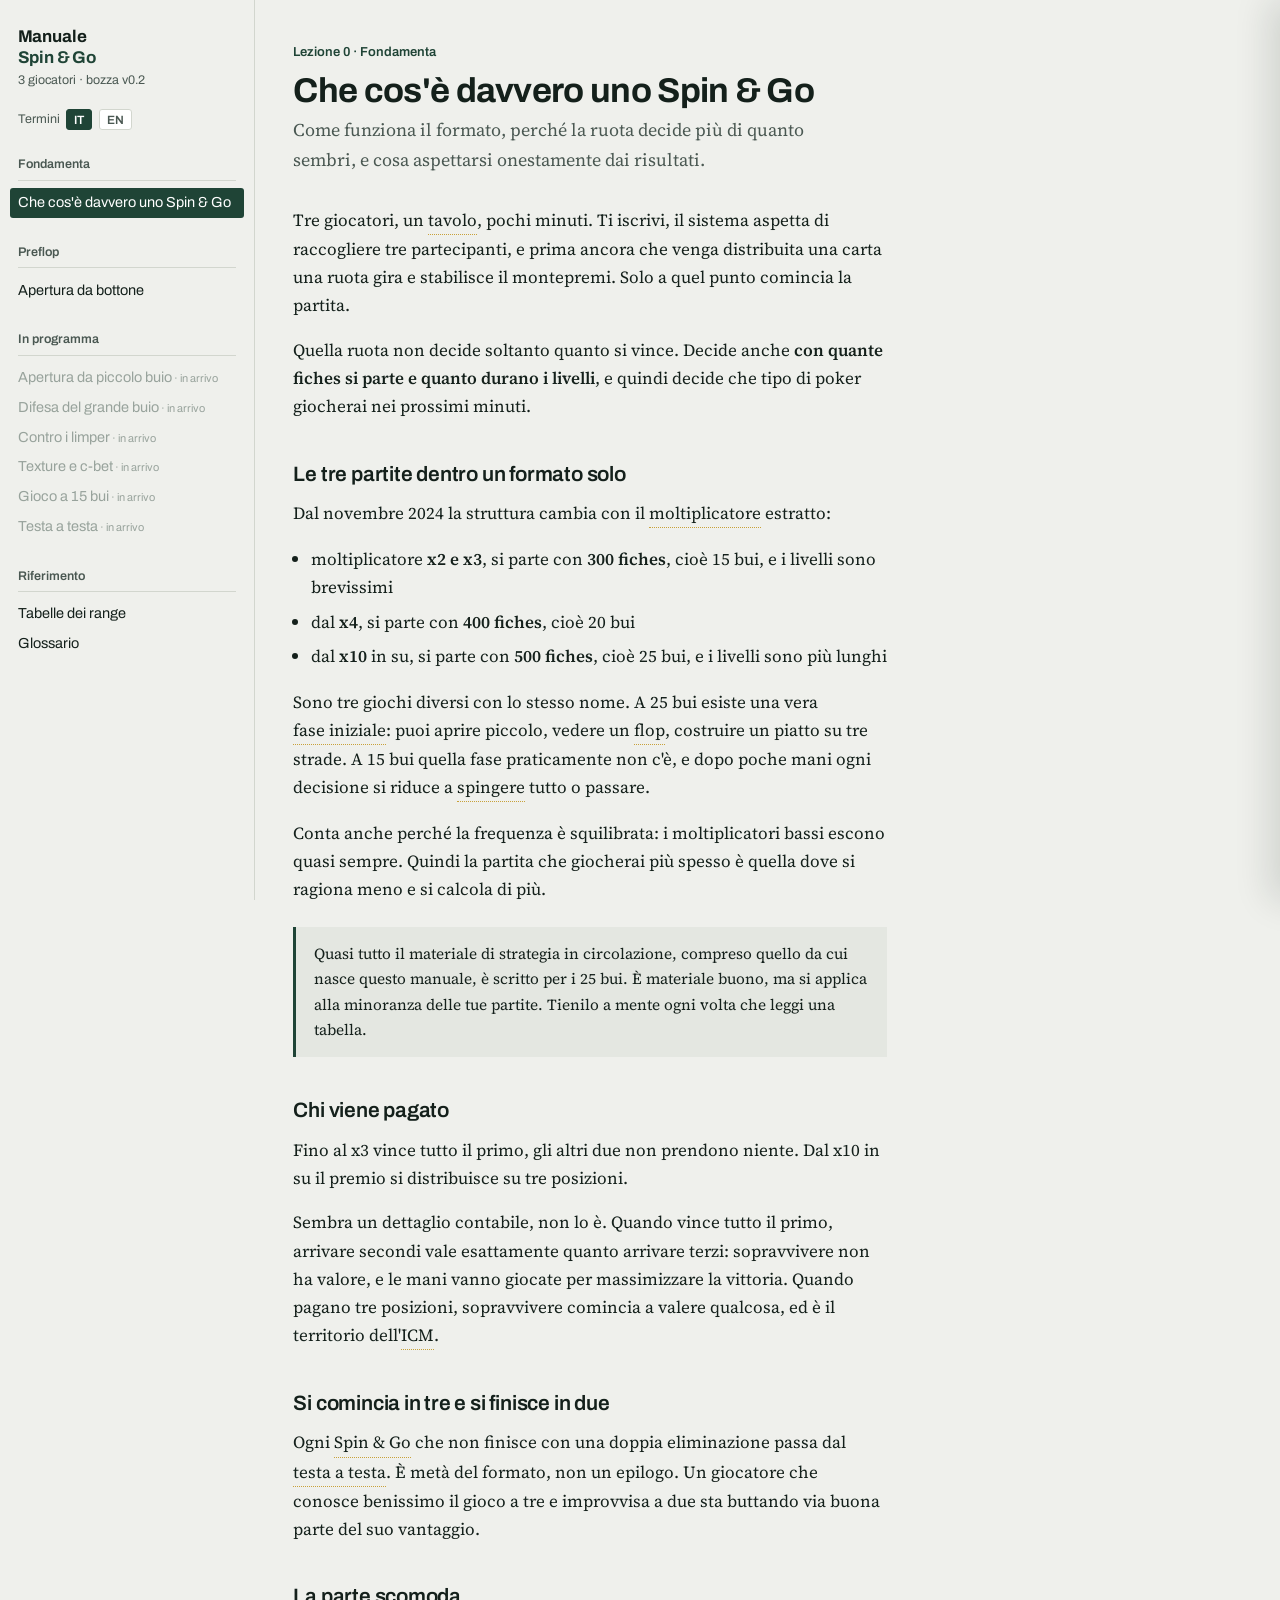
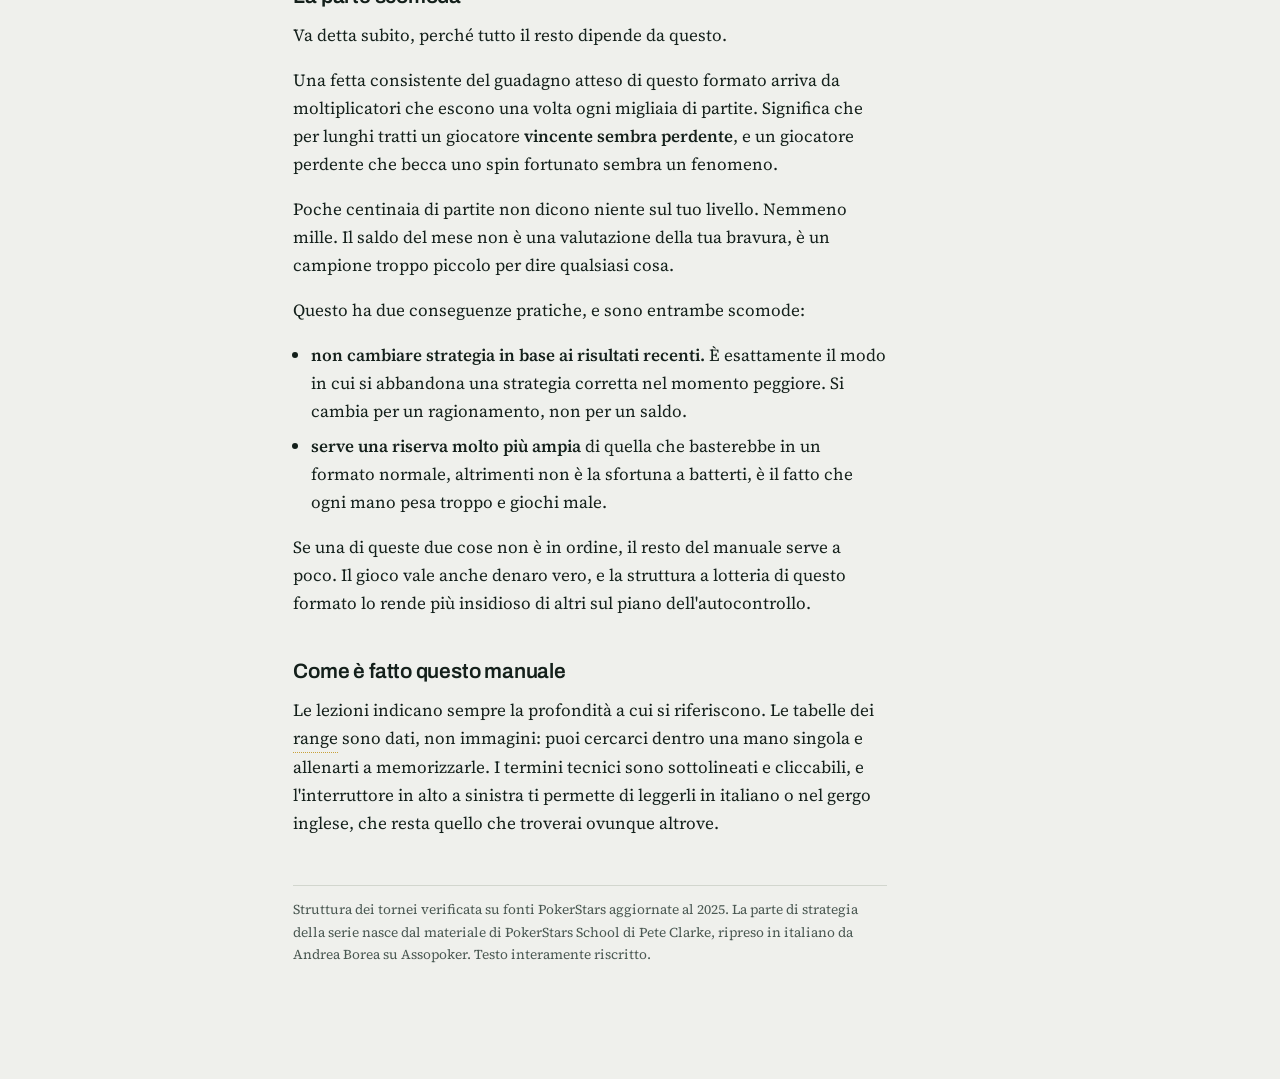
==== index.html @ 90789749 "Add files via upload" ====
<!DOCTYPE html>
<html lang="it">
<head>
<meta charset="utf-8">
<meta name="viewport" content="width=device-width, initial-scale=1">
<title>Manuale Spin &amp; Go</title>
<link rel="preconnect" href="https://fonts.googleapis.com">
<link rel="preconnect" href="https://fonts.gstatic.com" crossorigin>
<link href="https://fonts.googleapis.com/css2?family=Archivo:wght@400;500;600;700&family=Source+Serif+4:ital,opsz,wght@0,8..60,400;0,8..60,600;1,8..60,400&display=swap" rel="stylesheet">
<style>
:root{
  --carta:#EFF0EC; --carta-alt:#E4E7E1;
  --inchiostro:#14201B; --inchiostro-soft:#4A5852;
  --feltro:#1F4436; --ocra:#C8A13A; --linea:#D2D6CE;
  --sans:'Archivo',system-ui,sans-serif; --serif:'Source Serif 4',Georgia,serif;
  --nav-w:255px;
}
*{box-sizing:border-box}
html{-webkit-text-size-adjust:100%}
body{margin:0;background:var(--carta);color:var(--inchiostro);font-family:var(--serif);font-size:17px;line-height:1.65}
@media (prefers-reduced-motion:reduce){*{transition:none!important}}

.wrap{display:flex;min-height:100vh}
nav{width:var(--nav-w);flex:0 0 var(--nav-w);border-right:1px solid var(--linea);padding:1.6rem 1.1rem 3rem;position:sticky;top:0;height:100vh;overflow-y:auto;font-family:var(--sans);font-size:14.5px}
nav .marchio{font-weight:700;font-size:17px;letter-spacing:-.01em;line-height:1.25}
nav .marchio span{display:block;color:var(--feltro)}
nav .sotto{color:var(--inchiostro-soft);font-size:12.5px;margin:.15rem 0 1.1rem}
nav h4{font-size:12.5px;font-weight:600;color:var(--inchiostro-soft);margin:1.5rem 0 .45rem;padding-bottom:.3rem;border-bottom:1px solid var(--linea)}
nav a{display:block;padding:.32rem .5rem;margin:0 -.5rem;color:var(--inchiostro);text-decoration:none;border-radius:3px;line-height:1.35}
nav a:hover{background:var(--carta-alt)}
nav a.attivo{background:var(--feltro);color:#fff}
nav a.futura{color:#98A39C;pointer-events:none}
nav a.futura::after{content:' · in arrivo';font-size:11px}

.lingua{display:flex;align-items:center;gap:.4rem;font-size:12.5px;color:var(--inchiostro-soft);margin-bottom:.4rem}
.lingua button{font-family:var(--sans);font-size:12px;font-weight:600;padding:.18rem .45rem;border:1px solid var(--linea);background:#fff;color:var(--inchiostro-soft);cursor:pointer;border-radius:3px}
.lingua button.on{background:var(--feltro);color:#fff;border-color:var(--feltro)}

main{flex:1;min-width:0;padding:2.6rem 2.4rem 6rem;max-width:1040px}
article{max-width:66ch}

h1{font-family:var(--sans);font-weight:700;font-size:2.15rem;line-height:1.12;letter-spacing:-.02em;margin:0 0 .3rem}
h2{font-family:var(--sans);font-weight:600;font-size:1.3rem;line-height:1.25;margin:2.6rem 0 .7rem;letter-spacing:-.01em}
h3{font-family:var(--sans);font-weight:600;font-size:1.05rem;margin:1.8rem 0 .5rem}
p{margin:0 0 1.05rem}
ul{margin:0 0 1.1rem;padding-left:1.1rem} li{margin-bottom:.4rem}
strong{font-weight:600}
.occhiello{font-family:var(--sans);font-size:13px;color:var(--feltro);font-weight:600;margin-bottom:.55rem}
.sommario{font-size:1.12rem;color:var(--inchiostro-soft);margin-bottom:2rem;max-width:58ch}
blockquote{margin:1.5rem 0;padding:.9rem 1.1rem;background:var(--carta-alt);border-left:3px solid var(--feltro);font-size:.96rem}
blockquote p:last-child{margin:0}
.fonte{font-size:.85rem;color:var(--inchiostro-soft);border-top:1px solid var(--linea);padding-top:.8rem;margin-top:3rem}

.termine{border:0;border-bottom:1.5px dotted var(--ocra);cursor:pointer;color:inherit;background:none;font:inherit;padding:0}
.termine:hover,.termine:focus-visible{background:rgba(200,161,58,.22);outline:none}

#suggerimento{position:fixed;z-index:60;max-width:320px;background:var(--inchiostro);color:#F2F3F0;font-family:var(--sans);font-size:13.5px;line-height:1.45;padding:.6rem .75rem;border-radius:5px;pointer-events:none;opacity:0;transition:opacity .11s;box-shadow:0 6px 22px rgba(20,32,27,.28)}
#suggerimento.on{opacity:1}
#suggerimento b{display:block;color:var(--ocra);font-weight:600}
#suggerimento u{display:block;text-decoration:none;color:#8E9C94;font-size:11.5px;margin-bottom:.3rem}
#suggerimento i{display:block;font-style:normal;color:#8E9C94;font-size:11.5px;margin-top:.4rem}

#velo{position:fixed;inset:0;background:rgba(20,32,27,.32);opacity:0;pointer-events:none;transition:opacity .2s;z-index:70}
#velo.on{opacity:1;pointer-events:auto}
#pannello{position:fixed;top:0;right:0;bottom:0;width:400px;max-width:92vw;z-index:80;background:var(--carta);border-left:1px solid var(--linea);transform:translateX(100%);transition:transform .22s ease;overflow-y:auto;padding:1.6rem 1.5rem 3rem;box-shadow:-10px 0 34px rgba(20,32,27,.14)}
#pannello.on{transform:none}
#pannello .chiudi{position:absolute;top:1rem;right:1.1rem;border:1px solid var(--linea);background:none;width:30px;height:30px;border-radius:50%;cursor:pointer;font-size:16px;color:var(--inchiostro-soft)}
#pannello .categoria{font-family:var(--sans);font-size:12px;color:var(--feltro);font-weight:600;margin-bottom:.3rem}
#pannello h3{font-family:var(--sans);font-size:1.35rem;margin:0}
#pannello .altralingua{font-family:var(--sans);font-size:14px;color:var(--inchiostro-soft);margin:.1rem 0 .9rem}
#pannello .collegati{margin-top:1.6rem;border-top:1px solid var(--linea);padding-top:.9rem}
#pannello .collegati span{font-family:var(--sans);font-size:12.5px;color:var(--inchiostro-soft);display:block;margin-bottom:.5rem}
.pillola{display:inline-block;font-family:var(--sans);font-size:13px;border:1px solid var(--linea);background:#fff;border-radius:3px;padding:.22rem .5rem;margin:0 .3rem .35rem 0;cursor:pointer;color:var(--inchiostro)}
.pillola:hover{border-color:var(--feltro);background:var(--carta-alt)}

.tabella{margin:2rem 0 2.6rem;max-width:640px}
.tabella .testata{display:flex;justify-content:space-between;align-items:baseline;gap:1rem;margin-bottom:.5rem;flex-wrap:wrap}
.tabella .titolo{font-family:var(--sans);font-weight:600;font-size:1.02rem}
.tabella .meta{font-family:var(--sans);font-size:12.5px;color:var(--inchiostro-soft)}
.griglia{display:grid;grid-template-columns:repeat(13,1fr);gap:2px;font-family:var(--sans)}
.cella{aspect-ratio:1;display:flex;align-items:center;justify-content:center;font-size:clamp(8px,1.3vw,11.5px);font-weight:500;border-radius:2px;font-variant-numeric:tabular-nums;user-select:none;color:#fff}
.cella.chiaro{color:#1A2620}
.cella.evidenzia{outline:3px solid #C8A13A;outline-offset:-1px;z-index:2}
.cella.spenta{opacity:.15}
.legenda{display:grid;grid-template-columns:repeat(auto-fit,minmax(190px,1fr));gap:.3rem .9rem;margin-top:.85rem;font-family:var(--sans);font-size:13px}
.legenda i{display:inline-block;width:13px;height:13px;border-radius:2px;margin-right:.45rem;vertical-align:-2px}
.legenda em{font-style:normal;color:var(--inchiostro-soft);font-variant-numeric:tabular-nums}
.notaTab{font-size:.93rem;color:var(--inchiostro-soft);margin-top:.9rem;padding-left:.8rem;border-left:2px solid var(--linea)}

.barra{display:flex;flex-wrap:wrap;gap:.5rem;margin-top:1rem;align-items:center}
.barra input{font-family:var(--sans);font-size:14px;padding:.42rem .6rem;width:132px;border:1px solid var(--linea);border-radius:4px;background:#fff;color:var(--inchiostro)}
.bottone{font-family:var(--sans);font-size:14px;font-weight:500;cursor:pointer;padding:.45rem .8rem;border:1px solid var(--feltro);border-radius:4px;background:#fff;color:var(--feltro)}
.bottone:hover{background:var(--feltro);color:#fff}
.bottone.pieno{background:var(--feltro);color:#fff}
.bottone:disabled{opacity:.45;cursor:default}
.esito{font-family:var(--sans);font-size:14px;min-height:1.4em;color:var(--inchiostro-soft)}
.esito.giusto{color:var(--feltro);font-weight:600}
.esito.sbagliato{color:#A32A2A;font-weight:600}
.quiz{border:1px solid var(--linea);background:#fff;border-radius:5px;padding:1rem 1.1rem;margin-top:1rem}
.quiz .mano{font-family:var(--sans);font-size:2.1rem;font-weight:700;letter-spacing:-.02em;line-height:1}
.quiz .contesto{font-family:var(--sans);font-size:13px;color:var(--inchiostro-soft);margin-bottom:.8rem}
.quiz .punteggio{font-family:var(--sans);font-size:13px;color:var(--inchiostro-soft);margin-top:.7rem;font-variant-numeric:tabular-nums}

.profondita{display:flex;gap:.4rem;align-items:center;margin:1.4rem 0 2rem;font-family:var(--sans);font-size:14px;flex-wrap:wrap}
.profondita span{color:var(--inchiostro-soft);margin-right:.3rem}
.vuoto{border:1px dashed var(--linea);border-radius:5px;padding:1.5rem;font-family:var(--sans);font-size:14.5px;color:var(--inchiostro-soft);max-width:640px}
.vuoto b{display:block;font-weight:600;color:var(--inchiostro);margin-bottom:.3rem}

#cerca{font-family:var(--sans);font-size:15px;padding:.55rem .7rem;width:100%;max-width:340px;border:1px solid var(--linea);border-radius:4px;background:#fff;color:var(--inchiostro);margin-bottom:1.4rem}
.voce{border-bottom:1px solid var(--linea);padding:.85rem 0}
.voce .nomi{font-family:var(--sans);font-weight:600;font-size:1.02rem;cursor:pointer;background:none;border:0;padding:0;color:var(--inchiostro);text-align:left}
.voce .nomi:hover{color:var(--feltro)}
.voce .nomi small{font-weight:400;color:var(--inchiostro-soft)}
.voce p{margin:.15rem 0 0;color:var(--inchiostro-soft);font-size:.95rem}

#apriMenu{display:none}
@media (max-width:880px){
  body{font-size:16.5px}
  .wrap{display:block}
  nav{position:fixed;top:0;left:0;bottom:0;width:84vw;z-index:90;background:var(--carta);transform:translateX(-100%);transition:transform .22s ease;height:100%}
  nav.on{transform:none}
  main{padding:4.2rem 1.15rem 5rem;max-width:none}
  article{max-width:none}
  #apriMenu{display:flex;align-items:center;position:fixed;top:0;left:0;right:0;height:3.2rem;z-index:85;background:var(--carta);border:0;border-bottom:1px solid var(--linea);font-family:var(--sans);font-weight:600;font-size:15px;padding:0 1.15rem;cursor:pointer;color:var(--inchiostro);width:100%}
  #pannello{top:auto;height:82vh;width:100%;max-width:100%;border-radius:12px 12px 0 0;transform:translateY(100%);border-left:0;border-top:1px solid var(--linea)}
  #pannello.on{transform:none}
  .tabella{max-width:100%}
  .cella{font-size:clamp(7px,2.2vw,11px)}
  #suggerimento{display:none}
}
</style>
</head>
<body>
<button id="apriMenu">☰ Indice</button>
<div class="wrap">
  <nav id="nav">
    <div class="marchio">Manuale<span>Spin &amp; Go</span></div>
    <div class="sotto">3 giocatori · bozza v0.2</div>
    <div class="lingua">Termini <button data-l="it" class="on">IT</button><button data-l="en">EN</button></div>
    <div id="indice"></div>
  </nav>
  <main><article id="pagina"></article></main>
</div>
<div id="suggerimento"></div>
<div id="velo"></div>
<aside id="pannello" role="dialog" aria-modal="true"><button class="chiudi">×</button><div id="pannelloCorpo"></div></aside>

<script>
/* ╔═══ BLOCCO 1 — GLOSSARIO ══════════════════════════════════╗
   it / en = le due forme principali. alias = tutto ciò che va
   riconosciuto nel testo, in entrambe le lingue.
   ╚═══════════════════════════════════════════════════════════╝ */
const GLOSSARIO = [
{id:"spin-go",it:"Spin & Go",en:"Spin & Go",cat:"Formato",
 alias:["spin & go","spin&go","spin and go","spin go","spin"],
 breve:"Sit &amp; go iper-turbo da tre giocatori in cui il montepremi viene sorteggiato a inizio partita.",
 lungo:"<p>Torneo lampo con stack corti e livelli velocissimi. Prima della prima mano una ruota sorteggia un moltiplicatore che determina il montepremi: quasi sempre due o tre volte il buy-in, molto di rado migliaia di volte.</p><p>Si comincia in tre e si finisce testa a testa, quindi servono entrambe le competenze. E una fetta importante del rendimento arriva da moltiplicatori rari, il che rende la varianza enorme.</p>",
 vedi:["moltiplicatore","varianza","heads-up"]},

{id:"moltiplicatore",it:"Moltiplicatore",en:"Multiplier",cat:"Formato",
 alias:["moltiplicatore","moltiplicatori","multiplier","spinner"],
 breve:"Il numero sorteggiato a inizio partita che stabilisce il montepremi, lo stack e la durata dei livelli.",
 lungo:"<p>Non decide solo quanto si vince. Dal novembre 2024 su PokerStars determina anche le fiches di partenza e la velocità dei bui: x2 e x3 partono con 15 bui, dal x4 con 20, dal x10 con 25.</p><p>Cambia anche la struttura dei premi: fino al x3 vince tutto il primo, dal x10 in su pagano tre posizioni.</p>",
 vedi:["spin-go","stack-effettivo","icm"]},

{id:"varianza",it:"Varianza",en:"Variance",cat:"Mentale",
 alias:["varianza","variance","swing","swings"],
 breve:"L'oscillazione dei risultati intorno al valore vero: quanto il breve periodo può mentire.",
 lungo:"<p>Su questo formato è estrema, perché una parte del guadagno atteso arriva da moltiplicatori che escono una volta ogni migliaia di partite. Fino a che quelli non escono, un giocatore vincente sembra perdente.</p><p>Conseguenza pratica: poche centinaia di partite non dicono nulla sul tuo livello. Nemmeno mille. Giudicare la propria bravura dal saldo del mese è il modo più rapido per cambiare strategia nel momento sbagliato.</p>",
 vedi:["bankroll","valore-atteso"]},

{id:"bankroll",it:"Bankroll",en:"Bankroll",cat:"Mentale",
 alias:["bankroll","cassa di gioco"],
 breve:"I soldi destinati esclusivamente al gioco, separati da tutto il resto.",
 lungo:"<p>La regola di gestione serve a sopravvivere alla varianza, non a moltiplicare i soldi. Su un formato con oscillazioni così ampie servono molte più iscrizioni di riserva rispetto a un torneo normale.</p><p>Un bankroll troppo piccolo non ti fa perdere per sfortuna: ti fa giocare male, perché ogni mano pesa troppo.</p>",
 vedi:["varianza"]},

{id:"bottone",it:"Bottone",en:"Button",cat:"Posizioni",
 alias:["bottone","button","btn","da bottone","dal bottone"],
 breve:"La posizione che agisce per ultima dopo il flop. In tre giocatori è la prima a parlare prima del flop.",
 lungo:"<p>La posizione migliore del tavolo: dopo il flop decide avendo già visto cosa fanno gli altri, e al tavolo da tre è l'unica senza buio da versare.</p><p>Questo vantaggio giustifica un range di apertura molto largo: mani che altrove butteresti qui rendono, perché la posizione ti ripaga nelle strade successive.</p>",
 vedi:["posizione","range-apertura"]},

{id:"small-blind",it:"Piccolo buio",en:"Small blind",cat:"Posizioni",
 alias:["piccolo buio","small blind","sb","piccolo bui"],
 breve:"Versa il buio piccolo. In tre giocatori parla per secondo prima del flop e per primo dopo.",
 lungo:"<p>La posizione più scomoda: mette soldi al buio e dopo il flop parla per prima. Ha però già investito metà buio grande, quindi il prezzo per continuare è più basso.</p><p>È l'unica posizione in cui, nelle tabelle di questa serie, compare anche il limp come scelta deliberata.</p>",
 vedi:["big-blind","limp","posizione"]},

{id:"big-blind",it:"Grande buio",en:"Big blind",cat:"Posizioni",
 alias:["grande buio","big blind","bb","grandi bui"],
 breve:"Versa il buio grande. È l'ultimo a parlare prima del flop e ha le quote migliori per difendersi.",
 lungo:"<p>Ha già un buio intero nel piatto. Se il bottone apre a due bui, per vedere ne aggiunge uno e ne può vincere due e mezzo: quote che permettono di difendersi con mani molto più deboli di quelle con cui apriresti.</p><p>Attenzione all'ambiguità: grande buio è sia la posizione sia l'unità di misura degli stack.</p>",
 vedi:["difesa-bb","quote-del-piatto"]},

{id:"heads-up",it:"Testa a testa",en:"Heads-up",cat:"Posizioni",
 alias:["testa a testa","heads-up","heads up","hu"],
 breve:"Il gioco a due, quando uno dei tre è stato eliminato.",
 lungo:"<p>Ogni Spin &amp; Go che non finisce con un'eliminazione doppia passa da qui, quindi è metà del formato e non un dettaglio finale.</p><p>A due i range si allargano enormemente e con stack corti si scivola quasi subito nel push o fold.</p>",
 vedi:["push-fold","spin-go"]},

{id:"posizione",it:"Posizione",en:"Position",cat:"Concetti",
 alias:["posizione","posizionale","in posizione","fuori posizione","position","out of position","oop","ip"],
 breve:"Chi agisce dopo l'avversario è in posizione, e decide avendo più informazioni.",
 lungo:"<p>Parlare per ultimi permette di vedere l'azione prima di scegliere, di controllare la dimensione del piatto e di bluffare sapendo che nessuno può più reagire.</p><p>Quasi tutte le differenze tra i range delle varie posizioni nascono da qui.</p>",
 vedi:["bottone","big-blind"]},

{id:"range",it:"Range",en:"Range",cat:"Concetti",
 alias:["range","ventaglio di mani"],
 breve:"L'insieme di tutte le mani con cui compi una certa azione in una certa situazione.",
 lungo:"<p>Non giochi una mano alla volta, giochi un insieme. Il range è la lista completa delle mani con cui apriresti, pagheresti o passeresti in quella situazione, e si rappresenta con la griglia delle 169 combinazioni.</p><p>Ragionare per range invece che per mani singole è il salto mentale più importante del poker moderno.</p>",
 vedi:["range-apertura","combo","cappato"]},

{id:"range-apertura",it:"Range di apertura",en:"Opening range",cat:"Preflop",
 alias:["range di apertura","range d'apertura","apertura","opening range","open","raise first in","rfi"],
 breve:"Le mani con cui fai il primo rilancio quando il piatto non è ancora stato aperto.",
 lungo:"<p>Cambia con la posizione e con la profondità degli stack. Da bottone al tavolo da tre è molto largo, perché hai due soli avversari e parli per ultimo dopo il flop.</p><p>Largo non vuol dire qualunque cosa: le mani devono conservare potenziale sufficiente a giocare un flop, altrimenti apri e poi abbandoni.</p>",
 vedi:["range","min-rilancio","steal"]},

{id:"min-rilancio",it:"Min-rilancio",en:"Min-raise",cat:"Preflop",
 alias:["min-rilancio","minirilancio","mini rilancio","min raise","min-raise","mini-raise","minraise"],
 breve:"Il rilancio più piccolo consentito: il doppio del buio grande.",
 lungo:"<p>Con stack corti è la dimensione di apertura standard. Rischia poco per prendersi i bui e tiene il piatto abbastanza piccolo da lasciare spazio a tre puntate, una per strada.</p><p>Nella fase iniziale si apre sempre con questa misura, con qualsiasi mano. Cambiare dimensione a seconda della forza regalerebbe informazione gratis.</p>",
 vedi:["range-apertura","stack-effettivo"]},

{id:"shove",it:"All in",en:"Shove",cat:"Preflop",
 alias:["all in","all-in","shove","push","pushare","spingere","shovare"],
 breve:"Puntare tutto lo stack in una volta sola.",
 lungo:"<p>Con stack corti diventa l'azione principale: elimina ogni decisione successiva e massimizza la possibilità che l'avversario passi.</p><p>Chi riceve un all in non deve chiedersi se ha una bella mano, ma se ha abbastanza equity rispetto a quanto paga per quanto può vincere.</p>",
 vedi:["equity","quote-del-piatto","push-fold","fold-equity"]},

{id:"push-fold",it:"Push o fold",en:"Push/fold",cat:"Preflop",
 alias:["push o fold","push/fold","push-fold","spingi o passa"],
 breve:"Strategia con stack molto corti: ogni mano è solo o all in o passo.",
 lungo:"<p>Sotto una certa profondità rilanciare piccolo non ha senso, perché impegna già quasi tutte le fiches. Restano due sole azioni, e le scelte si ricavano da tabelle calcolate matematicamente.</p><p>È lo scenario dominante negli Spin &amp; Go a 15 bui, cioè nella maggioranza delle partite.</p>",
 vedi:["shove","stack-effettivo","nash"]},

{id:"nash",it:"Equilibrio di Nash",en:"Nash equilibrium",cat:"Matematica",
 alias:["equilibrio di nash","nash equilibrium","nash","tabelle di nash"],
 breve:"La coppia di strategie in cui nessuno dei due può guadagnare cambiando idea da solo.",
 lungo:"<p>Per le situazioni di push o fold con due giocatori esiste una soluzione calcolabile esattamente, ed è da lì che vengono le tabelle di spinta e risposta usate come riferimento.</p><p>Non è la strategia che guadagna di più: è quella che non si può sfruttare. Contro avversari che sbagliano si guadagna di più deviando.</p>",
 vedi:["push-fold","gto"]},

{id:"gto",it:"Gioco imperfettibile",en:"GTO",cat:"Matematica",
 alias:["gto","game theory optimal","gioco imperfettibile","gioco teoricamente ottimale"],
 breve:"La strategia che nessun avversario può sfruttare, anche conoscendola per intero.",
 lungo:"<p>Non punta a battere l'avversario specifico, punta a non poter essere battuta. È il pavimento sotto il quale non si scende.</p><p>Il contrario è il gioco sfruttativo: deviare apposta per punire un errore ricorrente dell'avversario, accettando di diventare a propria volta sfruttabile.</p>",
 vedi:["nash","sfruttativo"]},

{id:"sfruttativo",it:"Gioco sfruttativo",en:"Exploitative play",cat:"Concetti",
 alias:["gioco sfruttativo","sfruttativo","exploitative","exploit","sfruttare"],
 breve:"Deviare dalla strategia base per punire un errore specifico dell'avversario.",
 lungo:"<p>Se uno passa troppo, rubi di più. Se non passa mai, smetti di bluffare. Ogni deviazione ti espone a sua volta, quindi va fatta su prove, non su sensazioni.</p><p>Negli Spin &amp; Go a basso buy-in rende molto, perché gli errori degli avversari sono grossi e ripetuti.</p>",
 vedi:["gto","steal"]},

{id:"limp",it:"Limp",en:"Limp",cat:"Preflop",
 alias:["limp","limpare","limpa","limper","limpers","open limp","limpando"],
 breve:"Entrare nel piatto pagando solo il buio grande, senza rilanciare.",
 lungo:"<p>Da bottone è quasi sempre un errore: rinuncia all'iniziativa e alla possibilità di vincere subito. Chi limpa di solito ha una mano mediocre che non vuole buttare.</p><p>Dal piccolo buio invece può essere deliberato, e nelle tabelle di questa serie convive con il rilancio: alcune mani forti limpano apposta per poi spingere.</p>",
 vedi:["isolamento","trappola","steal"]},

{id:"isolamento",it:"Isolamento",en:"Isolation raise",cat:"Preflop",
 alias:["isolamento","isolare","iso","iso raise","isolation","rilancio di isolamento"],
 breve:"Rilanciare sopra un limp per restare soli contro chi è entrato debole.",
 lungo:"<p>L'obiettivo doppio è togliere di mezzo gli altri e giocare in posizione di forza contro un range che ha già dichiarato di non essere granché.</p><p>La misura tipica contro un limp è più grande di un'apertura normale, perché nel piatto ci sono già più fiches da proteggere.</p>",
 vedi:["limp","dead-money"]},

{id:"trappola",it:"Trappola",en:"Trapping",cat:"Concetti",
 alias:["trappola","trappare","trapping","slowplay","slowplayare","rallentare"],
 breve:"Nascondere una mano fortissima giocandola piano, per far parlare l'avversario.",
 lungo:"<p>Funziona solo quando c'è abbastanza stack dietro da poter recuperare le puntate perse. Con 25 bui e tre strade disponibili, di solito conviene invece costruire il piatto subito.</p><p>Va comunque previsto che qualcuno lo faccia: le tabelle contro i limp tengono conto della rara possibilità che un limp nasconda un mostro.</p>",
 vedi:["limp","cappato"]},

{id:"tre-bet",it:"3-bet",en:"3-bet",cat:"Preflop",
 alias:["3-bet","3bet","tre bet","three bet","terzo rilancio","rilancio sopra"],
 breve:"Il terzo rilancio della mano, cioè il rilancio sopra un rilancio.",
 lungo:"<p>I bui contano come prima puntata, quindi l'apertura è la seconda e il rilancio sopra è la terza. Con stack corti è quasi sempre un all in.</p><p>Dopo una 3-bet il piatto è già grande rispetto agli stack: resta spazio per una sola puntata, non per tre. Questo cambia tutto il gioco successivo.</p>",
 vedi:["shove","stack-effettivo","difesa-bb"]},

{id:"steal",it:"Furto dei bui",en:"Steal",cat:"Preflop",
 alias:["furto dei bui","rubare i bui","steal","stealing","rubare"],
 breve:"Aprire con una mano mediocre puntando soprattutto a portare a casa i bui subito.",
 lungo:"<p>Con stack corti i bui valgono molto rispetto a quello che rischi per prenderli, quindi rubare è una fonte di guadagno costante. Funziona finché gli avversari passano abbastanza.</p><p>Contro chi difende moltissimo o risponde spesso con l'all in, il range di furto va stretto.</p>",
 vedi:["range-apertura","fold-equity","sfruttativo"]},

{id:"dead-money",it:"Soldi morti",en:"Dead money",cat:"Concetti",
 alias:["soldi morti","dead money","piatto morto"],
 breve:"Le fiches già nel piatto che nessuno sta più difendendo.",
 lungo:"<p>Bui, limp e puntate abbandonate: sono soldi che si possono raccogliere senza dover vincere uno scontro. In un formato veloce ogni raccolta pesa.</p><p>Più soldi morti ci sono, più conviene attaccare anche con mani mediocri.</p>",
 vedi:["steal","isolamento","fold-equity"]},

{id:"stack-effettivo",it:"Stack effettivo",en:"Effective stack",cat:"Concetti",
 alias:["stack effettivo","stack effettivi","effective stack","stack"],
 breve:"Il più piccolo tra i due stack in gioco: è il massimo che puoi davvero vincere o perdere in quella mano.",
 lungo:"<p>Se tu hai 50 bui e l'avversario 12, in quella mano se ne giocano 12. Tutte le decisioni vanno prese guardando questo numero, non il tuo.</p><p>È la variabile che determina la strategia più di qualsiasi altra: la stessa mano vale cose diversissime a 25 bui e a 15.</p>",
 vedi:["push-fold","min-rilancio","moltiplicatore"]},

{id:"early-stage",it:"Fase iniziale",en:"Early stage",cat:"Concetti",
 alias:["fase iniziale","early stage","early-stage","primi livelli"],
 breve:"I primi livelli, quando gli stack sono ancora abbastanza profondi da poter giocare dopo il flop.",
 lungo:"<p>È la finestra in cui un giocatore preparato guadagna di più, perché ci sono ancora decisioni vere su tre strade e un errore non è fatale.</p><p>Con 15 bui questa finestra è quasi inesistente: si passa quasi subito al push o fold.</p>",
 vedi:["push-fold","stack-effettivo"]},

{id:"c-bet",it:"Puntata di continuità",en:"C-bet",cat:"Postflop",
 alias:["puntata di continuità","c-bet","cbet","c bet","continuation bet","continuity bet"],
 breve:"La puntata al flop di chi aveva rilanciato prima del flop.",
 lungo:"<p>Chi ha aperto ha raccontato una mano forte e sul flop continua la storia. Funziona perché l'avversario manca il flop circa due volte su tre.</p><p>Non va fatta sempre: la frequenza dipende da quanto la texture favorisce il tuo range. Puntare a tappeto sui flop sbagliati è un modo veloce per bruciare fiches.</p>",
 vedi:["texture","vantaggio-di-range","flop"]},

{id:"texture",it:"Texture",en:"Board texture",cat:"Postflop",
 alias:["texture","tessitura","struttura del board","board texture","asciutto","bagnato","dry","wet"],
 breve:"Com'è fatto il flop: carte alte o basse, collegate o slegate, dello stesso seme o no.",
 lungo:"<p>Si distingue tra flop asciutti, con carte lontane e nessun progetto evidente, e flop bagnati, pieni di scale e colori possibili.</p><p>Sugli asciutti chi ha l'iniziativa punta spesso e piccolo. Sui bagnati l'avversario ha molte più mani che possono continuare, quindi si punta meno spesso e più grosso.</p>",
 vedi:["c-bet","vantaggio-di-range","board"]},

{id:"board",it:"Board",en:"Board",cat:"Postflop",
 alias:["board","carte comuni","tavolo"],
 breve:"Le carte comuni scoperte al centro: flop, turn e river.",
 lungo:"<p>Appartengono a entrambi i giocatori, quindi ogni carta che esce cambia contemporaneamente la forza di tutte e due le mani e di tutti e due i range.</p>",
 vedi:["flop","texture"]},

{id:"vantaggio-di-range",it:"Vantaggio di range",en:"Range advantage",cat:"Postflop",
 alias:["vantaggio di range","vantaggio del range","range advantage","equity advantage"],
 breve:"Quando su un certo board il tuo insieme di mani è complessivamente più forte di quello dell'avversario.",
 lungo:"<p>Non riguarda la mano che hai, ma tutte quelle che potresti avere. Se hai aperto da bottone e il flop è asso re sette, il tuo range contiene molti più assi e re di quello di chi ha solo pagato.</p><p>Su un flop nove otto sei il vantaggio evapora o passa dall'altra parte, perché quelle carte si incastrano meglio con il range di chi ha difeso.</p>",
 vedi:["texture","c-bet","cappato"]},

{id:"cappato",it:"Range cappato",en:"Capped range",cat:"Concetti",
 alias:["cappato","cappate","capped","range cappato","capped range"],
 breve:"Un range senza le mani più forti, perché con quelle avresti giocato diversamente.",
 lungo:"<p>Se con i mostri avresti rilanciato, allora quando ti limiti a pagare il tuo range ha un tetto: coppie medie e progetti, non fortissime.</p><p>Riconoscere un range cappato autorizza ad applicare pressione, perché l'avversario non ha quasi mai di che pagare fino in fondo.</p>",
 vedi:["range","vantaggio-di-range","trappola"]},

{id:"equity",it:"Equity",en:"Equity",cat:"Matematica",
 alias:["equity","quota di piatto"],
 breve:"La quota del piatto che ti spetta in media, cioè quanto spesso vinci lo scontro sul lungo periodo.",
 lungo:"<p>Se vinci il 40% delle volte contro il range avversario, la tua equity in un piatto da 1000 è 400. Non è quello che vinci stavolta, è la media su moltissime ripetizioni.</p><p>Si confronta sempre con quanto stai pagando: mettere 460 per vincerne 1010 richiede circa il 45%, non il 50%.</p>",
 vedi:["quote-del-piatto","valore-atteso"]},

{id:"quote-del-piatto",it:"Quote del piatto",en:"Pot odds",cat:"Matematica",
 alias:["quote del piatto","pot odds","quote","odds"],
 breve:"Il rapporto tra quanto devi pagare e quanto puoi vincere: dice l'equity minima che ti serve.",
 lungo:"<p>Si divide quello che metti per il totale del piatto dopo averlo messo. Pagare 100 in un piatto che diventa 400 richiede il 25%.</p><p>È il motivo per cui dal grande buio ci si difende con mani deboli: hai già dentro un buio, quindi il prezzo per continuare è basso.</p>",
 vedi:["equity","difesa-bb"]},

{id:"valore-atteso",it:"Valore atteso",en:"Expected value",cat:"Matematica",
 alias:["valore atteso","ev","expected value"],
 breve:"Quanto rende in media una decisione, pesando ogni esito per la sua probabilità.",
 lungo:"<p>Si sommano gli esiti possibili moltiplicati per quanto spesso accadono. Se una mossa vince 70 nel 74% dei casi e perde 177 nel 26%, il valore atteso è 70×0,74 meno 177×0,26.</p><p>Giocare bene significa scegliere ogni volta l'azione con il valore atteso più alto, indipendentemente da come è andata l'ultima volta.</p>",
 vedi:["equity","fold-equity","varianza"]},

{id:"fold-equity",it:"Equity di piega",en:"Fold equity",cat:"Matematica",
 alias:["equity di piega","fold equity","fold-equity"],
 breve:"Il valore che ricavi dalle volte in cui l'avversario passa e ti lascia il piatto.",
 lungo:"<p>Quando spingi vinci in due modi: perché lui passa, o perché paga e tu vinci lo scontro. Il primo è quasi sempre la parte più grossa del guadagno con stack corti.</p><p>Contro chi non passa mai la fold equity è zero, e restano solo le carte.</p>",
 vedi:["shove","valore-atteso","steal"]},

{id:"blocker",it:"Blocker",en:"Blocker",cat:"Concetti",
 alias:["blocker","blockers","bloccante","carta bloccante"],
 breve:"Una carta in tua mano che riduce il numero di mani forti che l'avversario può avere.",
 lungo:"<p>Se hai un asso, le combinazioni di assi disponibili per lui scendono. Con un re in mano è meno probabile che lui abbia KK o AK.</p><p>Conta soprattutto quando spingi come bluff: un blocker rende meno probabile che ti paghino.</p>",
 vedi:["combo","shove"]},

{id:"combo",it:"Combinazione",en:"Combo",cat:"Concetti",
 alias:["combinazione","combinazioni","combo","combos"],
 breve:"Ogni singola versione di una mano contando i semi: 6 per le coppie, 4 se dello stesso seme, 12 altrimenti.",
 lungo:"<p>Le mani sono 169 ignorando i semi, 1326 contandoli. Serve per misurare quanto è largo un range davvero: un range fatto solo di coppie occupa molte caselle ma pesa poco.</p><p>Da qui vengono tutte le percentuali accanto alle tabelle.</p>",
 vedi:["range","griglia","blocker"]},

{id:"griglia",it:"Griglia dei range",en:"Range grid",cat:"Concetti",
 alias:["griglia dei range","griglia","matrice","range grid","hand matrix"],
 breve:"La tabella 13×13 che rappresenta tutte le 169 mani di partenza.",
 lungo:"<p>Le coppie sulla diagonale, sopra le mani dello stesso seme, sotto quelle di semi diversi. Gli assi in alto a sinistra, le carte basse in basso a destra.</p><p>Ogni casella colorata secondo l'azione prevista: si legge tutta la strategia in un colpo d'occhio.</p>",
 vedi:["range","combo"]},

{id:"suited",it:"Stesso seme",en:"Suited",cat:"Concetti",
 alias:["stesso seme","suited","suitate","di cuori","offsuit","semi diversi","spaiate"],
 breve:"Due carte dello stesso seme (suited) o di semi diversi (offsuit).",
 lungo:"<p>Nella notazione si indica con una s o una o finale: AKs e AKo. Le coppie non hanno suffisso.</p><p>Lo stesso seme vale parecchio con stack corti: aggiunge la possibilità di colore e alza l'equity contro quasi tutto, che è esattamente ciò che serve quando si finisce spesso all in.</p>",
 vedi:["combo","connettori"]},

{id:"connettori",it:"Connettori",en:"Connectors",cat:"Concetti",
 alias:["connettori","connettore","suited connector","suited connectors","connectors"],
 breve:"Due carte consecutive, spesso dello stesso seme: 76s, 98s.",
 lungo:"<p>Valgono poco in valore assoluto ma tanto in potenziale, perché fanno scale e colori. Funzionano bene proprio contro i range larghi e deboli.</p><p>È il motivo per cui 76s può spingere contro un limp: quando lo pagano, raramente è dominato senza speranza.</p>",
 vedi:["suited","shove","limp"]},

{id:"difesa-bb",it:"Difesa del grande buio",en:"Big blind defence",cat:"Preflop",
 alias:["difesa del grande buio","difesa del big blind","difendere il big blind","bb defence","bb defense","difesa"],
 breve:"Le mani con cui continui dal grande buio di fronte a un'apertura, invece di passare.",
 lungo:"<p>Grazie alle quote si difende molto più largo di quanto si aprirebbe. Con stack corti le opzioni sono tre e non due: passare, pagare, o spingere.</p><p>Difendere troppo poco rende il furto dei bui automaticamente redditizio per l'avversario. Difendere troppo ti fa giocare troppi piatti fuori posizione.</p>",
 vedi:["big-blind","quote-del-piatto","tre-bet"]},

{id:"flop",it:"Flop",en:"Flop",cat:"Postflop",
 alias:["flop"],
 breve:"Le prime tre carte comuni, scoperte insieme dopo il primo giro di puntate.",
 lungo:"<p>È il momento in cui la mano prende forma: hai visto cinque delle sette carte finali, quindi la maggior parte dell'informazione è già sul tavolo.</p>",
 vedi:["texture","c-bet","board"]},

{id:"icm",it:"ICM",en:"ICM",cat:"Matematica",
 alias:["icm","independent chip model"],
 breve:"Il modello che traduce le fiches in soldi quando la struttura dei premi paga più posizioni.",
 lungo:"<p>Nei tornei le fiches non valgono linearmente: raddoppiare lo stack non raddoppia il guadagno atteso. L'ICM stima quanto vale in denaro il tuo stack date la struttura e gli stack degli altri.</p><p>Conta poco quando vince tutto il primo, e parecchio sui moltiplicatori alti dove pagano tre posizioni.</p>",
 vedi:["moltiplicatore","spin-go"]}
];

/* ╔═══ BLOCCO 2 — TABELLE DEI RANGE ══════════════════════════╗
   Notazione: AA · AKs · AKo · 22+ · A2s+ · 22-44 · K4s-KJs · *
   Prima azione elencata vince. Il fold si scrive con *
   ╚═══════════════════════════════════════════════════════════╝ */
const C={verde:"#146D4D",rosso:"#8A171C",blu:"#1173AD",oliva:"#57521F",viola:"#462F7E",grigio:"#C9CCC4"};

const RANGES=[
{id:"btn-apertura",tavolo:3,bb:25,
 titolo:{it:"Apertura da bottone",en:"Button opening range"},
 meta:{it:"Piatto non aperto · min-rilancio a 2 bui",en:"Unopened pot · min-raise to 2bb"},
 azioni:[
  {k:"RC",c:C.verde,n:{it:"Apro e pago l'all in",en:"Min-raise / call"},m:"55+, A9s+, KQs, ATo+"},
  {k:"RF",c:C.rosso,n:{it:"Apro e passo all'all in",en:"Min-raise / fold"},m:"22-44, A2s-A8s, K4s-KJs, Q5s+, J6s+, T6s+, 96s+, 86s+, 75s+, 65s, 54s, A4o-A9o, K9o+, Q9o+, J9o+, T9o, 98o"},
  {k:"F",c:C.grigio,n:{it:"Passo",en:"Fold"},m:"*"}],
 nota:{it:"Si apre sempre della stessa misura, con qualsiasi mano. La parte verde è il 25,8% dell'apertura: da lì esce il 74% di fold contro un all in.",en:""}},

{id:"sb-apertura",tavolo:3,bb:25,
 titolo:{it:"Apertura da piccolo buio",en:"Small blind opening range"},
 meta:{it:"Bottone ha passato · rilancio 2,5 bui oppure limp",en:"Folded to SB · 2.5x raise or limp"},
 azioni:[
  {k:"RC",c:C.verde,n:{it:"Rilancio 2,5x e continuo",en:"2.5x raise / continue"},m:"QQ+, 66-99, A9s+, KQs, ATo-AJo"},
  {k:"RF",c:C.rosso,n:{it:"Rilancio 2,5x e passo",en:"2.5x raise / fold"},m:"K2s-K7s, Q2s-Q6s, J6s, T6s, 96s, 86s, 75s+, 64s+, 53s+, 43s, A2o-A6o, 87o, 76o, 65o"},
  {k:"LS",c:C.viola,n:{it:"Limp e all in",en:"Limp / shove"},m:"TT-JJ, 22-55, A2s-A5s, AQo+"},
  {k:"LC",c:C.oliva,n:{it:"Limp e pago",en:"Limp / call"},m:"A6s-A8s, K8s-KJs, Q7s+, J7s+, T7s+, 97s+, 87s, A7o-A9o, K9o+, Q9o+, J9o+, T9o, 98o"},
  {k:"LF",c:C.blu,n:{it:"Limp e passo",en:"Limp / fold"},m:"J2s-J5s, T4s-T5s, 94s-95s, 84s-85s, 74s, 63s, 52s, 42s, 32s, K5o-K8o, Q7o-Q8o, J7o-J8o, T7o-T8o, 97o, 86o"},
  {k:"F",c:C.grigio,n:{it:"Passo",en:"Fold"},m:"*"}],
 nota:{it:"Qui compare il limp, che da bottone non esisteva. Le mani forti si dividono: AA KK QQ e 99-66 rilanciano, JJ TT e le coppie basse limpano per poi spingere.",en:""}},

{id:"bb-vs-btn",tavolo:3,bb:25,
 titolo:{it:"Difesa del grande buio contro il bottone",en:"BB defence vs button"},
 meta:{it:"Il bottone ha aperto con un min-rilancio",en:"Facing a button min-raise"},
 azioni:[
  {k:"3C",c:C.verde,n:{it:"Rilancio 2,5x e pago",en:"2.5x 3-bet / call"},m:"QQ+"},
  {k:"3F",c:C.rosso,n:{it:"Rilancio 2,5x e passo",en:"2.5x 3-bet / fold"},m:"K5o-K6o"},
  {k:"AI",c:C.blu,n:{it:"All in",en:"All-in 3-bet"},m:"22-JJ, A5s+, KQs, QTs+, J9s+, T9s, 98s, 87s, 76s, A6o+"},
  {k:"CA",c:C.oliva,n:{it:"Pago",en:"Call"},m:"A2s-A4s, K2s-KJs, Q2s-Q9s, J2s-J8s, T2s-T8s, 92s-97s, 82s-86s, 72s-75s, 62s+, 52s+, 42s+, 32s, A2o-A5o, K7o+, Q7o+, J7o+, T7o+, 97o+, 86o+, 75o+, 64o+, 54o"},
  {k:"F",c:C.grigio,n:{it:"Passo",en:"Fold"},m:"*"}],
 nota:{it:"Il rilancio piccolo esiste quasi solo come bluff ed è composto da due sole mani, K5o e K6o. Servono a impedire che rilanciare piccolo voglia dire sempre mano fortissima.",en:""}},

{id:"bb-vs-sb",tavolo:3,bb:25,
 titolo:{it:"Difesa del grande buio contro il piccolo buio",en:"BB defence vs small blind"},
 meta:{it:"Il piccolo buio ha aperto con un rilancio",en:"Facing a small blind raise"},
 azioni:[
  {k:"3C",c:C.verde,n:{it:"Rilancio 2,5x e pago",en:"2.5x 3-bet / call"},m:"TT+, ATs+"},
  {k:"3F",c:C.rosso,n:{it:"Rilancio 2,5x e passo",en:"2.5x 3-bet / fold"},m:"K2o-K3o, Q3o"},
  {k:"AI",c:C.blu,n:{it:"All in",en:"All-in 3-bet"},m:"22-99, A8o+"},
  {k:"CA",c:C.oliva,n:{it:"Pago",en:"Call"},m:"A2s-A9s, K2s+, Q2s+, J2s+, T2s+, 92s+, 82s+, 72s+, 62s+, 52s+, 42s+, 32s, A2o-A7o, K4o+, Q4o+, J7o+, T7o+, 97o+, 86o+, 75o+, 64o+, 54o"},
  {k:"F",c:C.grigio,n:{it:"Passo",en:"Fold"},m:"*"}],
 nota:{it:"Si difende il 72,9%, contro il 66,5% di quando apre il bottone. La differenza è tutta nel pagare: qui resti in gioco con ogni mano dello stesso seme, nessuna esclusa.",en:""}},

{id:"bb-vs-limp",tavolo:3,bb:25,
 titolo:{it:"Grande buio contro il limp del bottone",en:"BB vs button limp"},
 meta:{it:"Il bottone ha solo pagato · isolamento a 4 bui",en:"Button limped · 4bb isolation"},
 azioni:[
  {k:"IC",c:C.verde,n:{it:"Isolo a 4 bui e pago",en:"Iso 4bb / call"},m:"TT+, A9s+, KQs, AQo+"},
  {k:"IF",c:C.rosso,n:{it:"Isolo a 4 bui e passo",en:"Iso 4bb / fold"},m:"K9o+, QTo+, JTo"},
  {k:"AI",c:C.blu,n:{it:"All in",en:"Raise all-in"},m:"22-99, A2s-A8s, 98s, 87s, 76s, 65s, 54s, A2o-AJo"},
  {k:"CK",c:C.oliva,n:{it:"Check",en:"Check"},m:"*"}],
 nota:{it:"Qui non esiste il fold: sei già nel piatto, quindi l'alternativa all'attacco è vedere il flop gratis. Il 16,3% di all in è la punizione per chi limpa con stack corti.",en:""}}
];

/* ╔═══ BLOCCO 3 — LEZIONI ════════════════════════════════════╗
   ## titolo · **grassetto** · - elenco · > citazione
   [[range:id]] inserisce una tabella
   ╚═══════════════════════════════════════════════════════════╝ */
const LEZIONI=[
{id:"introduzione",capitolo:"Fondamenta",occhiello:"Lezione 0",bb:null,tavolo:3,
 titolo:"Che cos'è davvero uno Spin & Go",
 sommario:"Come funziona il formato, perché la ruota decide più di quanto sembri, e cosa aspettarsi onestamente dai risultati.",
 testo:`
Tre giocatori, un tavolo, pochi minuti. Ti iscrivi, il sistema aspetta di raccogliere tre partecipanti, e prima ancora che venga distribuita una carta una ruota gira e stabilisce il montepremi. Solo a quel punto comincia la partita.

Quella ruota non decide soltanto quanto si vince. Decide anche **con quante fiches si parte e quanto durano i livelli**, e quindi decide che tipo di poker giocherai nei prossimi minuti.

## Le tre partite dentro un formato solo

Dal novembre 2024 la struttura cambia con il moltiplicatore estratto:

- moltiplicatore **x2 e x3**, si parte con **300 fiches**, cioè 15 bui, e i livelli sono brevissimi
- dal **x4**, si parte con **400 fiches**, cioè 20 bui
- dal **x10** in su, si parte con **500 fiches**, cioè 25 bui, e i livelli sono più lunghi

Sono tre giochi diversi con lo stesso nome. A 25 bui esiste una vera fase iniziale: puoi aprire piccolo, vedere un flop, costruire un piatto su tre strade. A 15 bui quella fase praticamente non c'è, e dopo poche mani ogni decisione si riduce a spingere tutto o passare.

Conta anche perché la frequenza è squilibrata: i moltiplicatori bassi escono quasi sempre. Quindi la partita che giocherai più spesso è quella dove si ragiona meno e si calcola di più.

> Quasi tutto il materiale di strategia in circolazione, compreso quello da cui nasce questo manuale, è scritto per i 25 bui. È materiale buono, ma si applica alla minoranza delle tue partite. Tienilo a mente ogni volta che leggi una tabella.

## Chi viene pagato

Fino al x3 vince tutto il primo, gli altri due non prendono niente. Dal x10 in su il premio si distribuisce su tre posizioni.

Sembra un dettaglio contabile, non lo è. Quando vince tutto il primo, arrivare secondi vale esattamente quanto arrivare terzi: sopravvivere non ha valore, e le mani vanno giocate per massimizzare la vittoria. Quando pagano tre posizioni, sopravvivere comincia a valere qualcosa, ed è il territorio dell'ICM.

## Si comincia in tre e si finisce in due

Ogni Spin & Go che non finisce con una doppia eliminazione passa dal testa a testa. È metà del formato, non un epilogo. Un giocatore che conosce benissimo il gioco a tre e improvvisa a due sta buttando via buona parte del suo vantaggio.

## La parte scomoda

Va detta subito, perché tutto il resto dipende da questo.

Una fetta consistente del guadagno atteso di questo formato arriva da moltiplicatori che escono una volta ogni migliaia di partite. Significa che per lunghi tratti un giocatore **vincente sembra perdente**, e un giocatore perdente che becca uno spin fortunato sembra un fenomeno.

Poche centinaia di partite non dicono niente sul tuo livello. Nemmeno mille. Il saldo del mese non è una valutazione della tua bravura, è un campione troppo piccolo per dire qualsiasi cosa.

Questo ha due conseguenze pratiche, e sono entrambe scomode:

- **non cambiare strategia in base ai risultati recenti.** È esattamente il modo in cui si abbandona una strategia corretta nel momento peggiore. Si cambia per un ragionamento, non per un saldo.
- **serve una riserva molto più ampia** di quella che basterebbe in un formato normale, altrimenti non è la sfortuna a batterti, è il fatto che ogni mano pesa troppo e giochi male.

Se una di queste due cose non è in ordine, il resto del manuale serve a poco. Il gioco vale anche denaro vero, e la struttura a lotteria di questo formato lo rende più insidioso di altri sul piano dell'autocontrollo.

## Come è fatto questo manuale

Le lezioni indicano sempre la profondità a cui si riferiscono. Le tabelle dei range sono dati, non immagini: puoi cercarci dentro una mano singola e allenarti a memorizzarle. I termini tecnici sono sottolineati e cliccabili, e l'interruttore in alto a sinistra ti permette di leggerli in italiano o nel gergo inglese, che resta quello che troverai ovunque altrove.
`,
 fonte:"Struttura dei tornei verificata su fonti PokerStars aggiornate al 2025. La parte di strategia della serie nasce dal materiale di PokerStars School di Pete Clarke, ripreso in italiano da Andrea Borea su Assopoker. Testo interamente riscritto."},

{id:"apertura-bottone",capitolo:"Preflop",occhiello:"Lezione 1",bb:25,tavolo:3,
 titolo:"Apertura da bottone",
 sommario:"Perché si apre largo, perché sempre della stessa misura, e perché di fronte a un all in si passa quasi tre volte su quattro.",
 testo:`
Da bottone parti con due vantaggi insieme: non hai versato niente al buio, e dopo il flop parli sempre per ultimo. Sono le condizioni migliori del tavolo, e giustificano un range di apertura largo.

## Una sola misura, sempre

Si apre con un min-rilancio, quindi a 40 quando i bui sono 10/20. Sempre, con qualsiasi mano.

Il motivo non è il risparmio. È che cambiare misura a seconda della forza racconta all'avversario cosa hai, e con stack corti non te lo puoi permettere. C'è anche una ragione strutturale: se il grande buio paga, il piatto è 90 e restano 460 di stack effettivo. Quel rapporto lascia spazio a tre puntate, una per strada, e ti permette di costruire il piatto con calma invece di doverlo risolvere subito.

> È anche il motivo per cui in questa fase non si rallenta con le mani forti. Se hai tre puntate a disposizione non ti serve nascondere: ti serve riempire il piatto.

## Il range

[[range:btn-apertura]]

Il verde e il rosso insieme fanno il 38,8% delle mani. Largo, ma non qualunque cosa: la tentazione di aggiungere anche l'ultima spazzatura tipo 84s va resistita, perché quelle mani non hanno abbastanza potenziale per giocare un flop. Apri, ti pagano, e poi abbandoni regalando 40 alla volta.

Guarda dove passa il confine: K3s si butta, K4s si apre. Q4s si butta, Q5s si apre. Non sono soglie arbitrarie, sono il punto in cui la mano smette di poter reggere una strada successiva.

## Il conto che spaventa

Con questo range, di fronte a un all in, passerai il **74%** delle volte. Sembra una resa, e vale la pena vedere perché non lo è.

Immagina che il grande buio spinga con A7o. Quando passi, lui incassa 70: il tuo rilancio più i due bui. Se succede nel 74% dei casi, quella fetta vale +51,8.

Nel restante 26% tu paghi, e lo fai con la parte verde della tabella. Lì lui si ritrova con circa il 30% di equity in un piatto da 1010: recupera in media 303 fiches su 480 investite, quindi perde 177. Pesata per il 26%, fa −46.

Sommando, il suo all in resta appena positivo. Contro di te, però, guadagna molto meno di quanto crede, e questo vale solo perché quel 26% è composto da mani vere.

## Quando restringere

La tabella presuppone avversari nella media. Se dopo poche mani ti accorgi che al tavolo ci sono giocatori forti, oppure gente che spinge all in di continuo nei primi livelli, stringi. Succede spesso ai buy-in bassi e sui moltiplicatori piccoli.

La logica è semplice: il furto dei bui rende finché gli avversari passano. Quando non passano più, stai solo pagando per giocare piatti scomodi.

## Attenzione alla profondità

Tutto quanto sopra vale a 25 bui, cioè sui moltiplicatori x10 e oltre. A 15 bui il min-rilancio impegna una fetta troppo grande dello stack rispetto a quello che resta dietro, e l'impianto a tre puntate non regge. Quella situazione ha bisogno di tabelle sue, che non sono ancora in questo manuale.
`,
 fonte:"Tabella trascritta dalla griglia PokerStars School ripresa da Assopoker. Testo riscritto. La percentuale del 74% è ricalcolata sulle combinazioni, non copiata: torna."}
];

/* ╔═══ BLOCCO 4 — MOTORE ═════════════════════════════════════╗ */
const RANK=[...'AKQJT98765432'], iR=r=>RANK.indexOf(r);
let LINGUA='it';
const glo=id=>GLOSSARIO.find(g=>g.id===id);
const L=o=>(o&&o[LINGUA])||(o&&o.it)||'';

const mano=(i,j)=>i===j?RANK[i]+RANK[i]:(i<j?RANK[i]+RANK[j]+'s':RANK[j]+RANK[i]+'o');
function tutte(){const m=[];for(let i=0;i<13;i++)for(let j=0;j<13;j++)m.push(mano(i,j));return m}
const peso=h=>h.length===2?6:(h.endsWith('s')?4:12);

function espandi(spec){
  const out=new Set();
  spec.split(',').map(s=>s.trim()).filter(Boolean).forEach(tok=>{
    if(tok==='*'){tutte().forEach(h=>out.add(h));return}
    if(tok.includes('-')){
      const [a,b]=tok.split('-').map(s=>s.trim());
      if(a.length===2&&b.length===2){
        let x=iR(a[0]),y=iR(b[0]); if(x>y)[x,y]=[y,x];
        for(let i=x;i<=y;i++)out.add(RANK[i]+RANK[i]);
      }else if(a.length===3&&b.length===3&&a[0]===b[0]&&a[2]===b[2]){
        let x=iR(a[1]),y=iR(b[1]); if(x>y)[x,y]=[y,x];
        for(let i=x;i<=y;i++)out.add(a[0]+RANK[i]+a[2]);
      }
      return;
    }
    const piu=tok.endsWith('+'), base=piu?tok.slice(0,-1):tok;
    if(base.length===2&&base[0]===base[1]){
      if(piu){for(let i=iR(base[0]);i>=0;i--)out.add(RANK[i]+RANK[i])}else out.add(base);
    }else if(base.length===3){
      const [a,b,s]=base;
      if(piu){for(let i=iR(b);i>iR(a);i--)out.add(a+RANK[i]+s)}else out.add(base);
    }
  });
  return out;
}
function mappa(r){const m={};r.azioni.forEach(a=>espandi(a.m).forEach(h=>{if(!(h in m))m[h]=a.k}));return m}
const chiaro=c=>c===C.grigio;

function disegna(r){
  const m=mappa(r), tot={};
  Object.entries(m).forEach(([h,k])=>tot[k]=(tot[k]||0)+peso(h));
  const box=document.createElement('div'); box.className='tabella';
  box.innerHTML=`<div class="testata"><div class="titolo">${L(r.titolo)}</div>
    <div class="meta">${r.tavolo} giocatori · ${r.bb} bui · ${L(r.meta)}</div></div>
    <div class="griglia"></div><div class="legenda"></div>
    ${r.nota&&L(r.nota)?`<p class="notaTab">${L(r.nota)}</p>`:''}
    <div class="barra"><input placeholder="Cerca: A7o" aria-label="Cerca una mano">
    <button class="bottone quizOn">Allenamento</button><span class="esito"></span></div>
    <div class="quiz" hidden></div>`;
  const grid=box.querySelector('.griglia');
  for(let i=0;i<13;i++)for(let j=0;j<13;j++){
    const h=mano(i,j), az=r.azioni.find(a=>a.k===m[h])||r.azioni[r.azioni.length-1];
    const c=document.createElement('div');
    c.className='cella'+(chiaro(az.c)?' chiaro':''); c.style.background=az.c;
    c.dataset.mano=h; c.textContent=h; c.title=h+' — '+L(az.n);
    grid.appendChild(c);
  }
  box.querySelector('.legenda').innerHTML=r.azioni.map(a=>{
    const p=((tot[a.k]||0)/1326*100).toFixed(1).replace('.',',');
    return `<span><i style="background:${a.c}"></i>${L(a.n)} <em>${p}%</em></span>`;
  }).join('');

  const inp=box.querySelector('input'), es=box.querySelector('.barra .esito');
  inp.addEventListener('input',()=>{
    const q=normalizza(inp.value);
    box.querySelectorAll('.cella').forEach(c=>{
      c.classList.remove('evidenzia');
      c.classList.toggle('spenta',!!q&&c.dataset.mano!==q);
    });
    if(!q){es.textContent='';return}
    const cel=box.querySelector('.cella[data-mano="'+q+'"]');
    if(cel){cel.classList.add('evidenzia');
      const az=r.azioni.find(a=>a.k===m[q])||r.azioni[r.azioni.length-1];
      es.className='esito'; es.textContent=q+' → '+L(az.n).toLowerCase();
    }else{es.className='esito';es.textContent='Mano non riconosciuta'}
  });

  const quiz=box.querySelector('.quiz'); let ok=0,tt=0;
  box.querySelector('.quizOn').addEventListener('click',e=>{
    const on=quiz.hidden; quiz.hidden=!on;
    e.target.classList.toggle('pieno',on);
    e.target.textContent=on?'Chiudi allenamento':'Allenamento';
    if(on)domanda();
  });
  function domanda(){
    const h=tutte()[Math.floor(Math.random()*169)];
    const giusta=m[h]||r.azioni[r.azioni.length-1].k;
    quiz.innerHTML=`<div class="mano">${h}</div><div class="contesto">${L(r.titolo)} · ${r.bb} bui</div>
      <div class="op"></div><div class="esito"></div><div class="punteggio">${tt?ok+' su '+tt:'&nbsp;'}</div>`;
    const op=quiz.querySelector('.op');
    r.azioni.forEach(a=>{
      const b=document.createElement('button');
      b.className='bottone'; b.textContent=L(a.n);
      b.style.cssText='margin:0 .4rem .4rem 0';
      b.onclick=()=>{
        tt++; const giusto=a.k===giusta; if(giusto)ok++;
        const e2=quiz.querySelector('.esito');
        e2.className='esito '+(giusto?'giusto':'sbagliato');
        e2.textContent=giusto?'✓ Giusto':'✗ Era: '+L(r.azioni.find(x=>x.k===giusta).n).toLowerCase();
        op.querySelectorAll('button').forEach(x=>x.disabled=true);
        quiz.querySelector('.punteggio').textContent=ok+' su '+tt;
        const av=document.createElement('button');
        av.className='bottone pieno'; av.textContent='Mano successiva';
        av.style.marginTop='.6rem'; av.onclick=domanda;
        quiz.appendChild(av); av.focus();
      };
      op.appendChild(b);
    });
  }
  return box;
}
function normalizza(v){
  v=(v||'').trim().toUpperCase().replace(/10/g,'T');
  if(v.length<2)return '';
  let a=v[0],b=v[1],s=(v[2]||'').toLowerCase();
  if(iR(a)<0||iR(b)<0)return '';
  if(iR(a)>iR(b))[a,b]=[b,a];
  return a===b?a+b:a+b+(s==='s'?'s':'o');
}

function componi(md){
  return md.trim().split(/\n{2,}/).map(b=>{
    b=b.trim();
    const r=b.match(/^\[\[range:(.+?)\]\]$/);
    if(r)return `<div data-range="${r[1]}"></div>`;
    if(b.startsWith('## '))return `<h2>${inl(b.slice(3))}</h2>`;
    if(b.startsWith('### '))return `<h3>${inl(b.slice(4))}</h3>`;
    if(b.startsWith('> '))return `<blockquote><p>${inl(b.replace(/^> ?/gm,''))}</p></blockquote>`;
    if(/^[-*] /.test(b))return `<ul>${b.split('\n').map(l=>`<li>${inl(l.replace(/^[-*] /,''))}</li>`).join('')}</ul>`;
    return `<p>${inl(b)}</p>`;
  }).join('\n');
}
const inl=t=>t.replace(/\*\*(.+?)\*\*/g,'<strong>$1</strong>');

/* riconoscimento dei termini */
const VOCI=GLOSSARIO.flatMap(g=>g.alias.map(a=>({a,id:g.id}))).sort((x,y)=>y.a.length-x.a.length);
const fuga=s=>s.replace(/[.*+?^${}()|[\]\\]/g,'\\$&');
const RE=new RegExp('(?<![\\p{L}\\p{N}])('+VOCI.map(v=>fuga(v.a)).join('|')+')(?![\\p{L}\\p{N}])','iu');

function marca(root){
  const usati=new Set(), salta=new Set(['A','H1','H2','H3','BUTTON','CODE']);
  const nodi=[], tw=document.createTreeWalker(root,NodeFilter.SHOW_TEXT);
  while(tw.nextNode()){
    const n=tw.currentNode, p=n.parentElement;
    if(!p||p.closest('.tabella')||salta.has(p.tagName)||p.classList.contains('termine'))continue;
    nodi.push(n);
  }
  nodi.forEach(n=>{
    let t=n.nodeValue, pezzi=[], g=0;
    while(g++<60){
      const mt=t.match(RE); if(!mt)break;
      const v=VOCI.find(x=>x.a.toLowerCase()===mt[1].toLowerCase());
      const fine=mt.index+mt[1].length;
      if(!v||usati.has(v.id)){pezzi.push(document.createTextNode(t.slice(0,fine)));t=t.slice(fine);continue}
      usati.add(v.id);
      pezzi.push(document.createTextNode(t.slice(0,mt.index)));
      const b=document.createElement('button');
      b.className='termine'; b.dataset.id=v.id; b.dataset.orig=mt[1];
      b.textContent=mt[1]; pezzi.push(b);
      t=t.slice(fine);
    }
    if(!pezzi.length)return;
    pezzi.push(document.createTextNode(t));
    const f=document.createDocumentFragment(); pezzi.forEach(p=>f.appendChild(p));
    n.parentNode.replaceChild(f,n);
  });
  applicaLingua(root);
}
function applicaLingua(root){
  (root||document).querySelectorAll('.termine[data-orig]').forEach(b=>{
    const g=glo(b.dataset.id); if(!g)return;
    if(LINGUA==='it'){b.textContent=b.dataset.orig;return}
    const orig=b.dataset.orig;
    let t=g.en;
    if(orig[0]===orig[0].toUpperCase()&&orig[0]!==orig[0].toLowerCase())
      t=t[0].toUpperCase()+t.slice(1);
    else t=t[0].toLowerCase()+t.slice(1);
    b.textContent=t;
  });
}

/* suggerimento e pannello */
const sugg=document.getElementById('suggerimento'), pannello=document.getElementById('pannello'),
      velo=document.getElementById('velo'), corpo=document.getElementById('pannelloCorpo');
document.addEventListener('mouseover',e=>{
  const t=e.target.closest('.termine'); if(!t)return;
  const g=glo(t.dataset.id); if(!g)return;
  const primo=LINGUA==='it'?g.it:g.en, secondo=LINGUA==='it'?g.en:g.it;
  sugg.innerHTML=`<b>${primo}</b>${primo!==secondo?`<u>${secondo}</u>`:'<u>&nbsp;</u>'}${g.breve}<i>Clicca per la scheda completa</i>`;
  sugg.classList.add('on'); posiziona(t);
});
document.addEventListener('mouseout',e=>{if(e.target.closest('.termine'))sugg.classList.remove('on')});
function posiziona(el){
  const r=el.getBoundingClientRect(), w=Math.min(320,innerWidth-24);
  sugg.style.width=w+'px';
  let x=r.left,y=r.bottom+8;
  if(x+w>innerWidth-12)x=innerWidth-w-12;
  if(y+sugg.offsetHeight>innerHeight-12)y=r.top-sugg.offsetHeight-8;
  sugg.style.left=x+'px'; sugg.style.top=y+'px';
}
document.addEventListener('click',e=>{
  const t=e.target.closest('.termine, .pillola, .nomi');
  if(t&&t.dataset.id)apri(t.dataset.id);
});
function apri(id){
  const g=glo(id); if(!g)return;
  sugg.classList.remove('on');
  const primo=LINGUA==='it'?g.it:g.en, secondo=LINGUA==='it'?g.en:g.it;
  corpo.innerHTML=`<div class="categoria">${g.cat}</div><h3>${primo}</h3>
    <div class="altralingua">${primo!==secondo?secondo:'&nbsp;'}</div>${g.lungo}
    ${g.vedi&&g.vedi.length?`<div class="collegati"><span>Vedi anche</span>${
      g.vedi.map(v=>glo(v)?`<button class="pillola" data-id="${v}">${LINGUA==='it'?glo(v).it:glo(v).en}</button>`:'').join('')}</div>`:''}`;
  pannello.classList.add('on'); velo.classList.add('on');
  pannello.querySelector('.chiudi').focus();
}
const chiudi=()=>{pannello.classList.remove('on');velo.classList.remove('on')};
velo.onclick=chiudi; pannello.querySelector('.chiudi').onclick=chiudi;
document.addEventListener('keydown',e=>{if(e.key==='Escape')chiudi()});

/* pagine */
const pagina=document.getElementById('pagina');
let vista={tipo:'lezione',id:'introduzione'};

function render(){
  if(vista.tipo==='lezione')lezione(vista.id);
  else if(vista.tipo==='glossario')glossario();
  else tabelle();
}
function lezione(id){
  const l=LEZIONI.find(x=>x.id===id); if(!l)return;
  pagina.innerHTML=`<div class="occhiello">${l.occhiello} · ${l.capitolo}${l.bb?' · '+l.bb+' bui':''}</div>
    <h1>${l.titolo}</h1><p class="sommario">${l.sommario}</p>${componi(l.testo)}
    <p class="fonte">${l.fonte}</p>`;
  pagina.querySelectorAll('[data-range]').forEach(ph=>{
    const r=RANGES.find(x=>x.id===ph.dataset.range); if(r)ph.replaceWith(disegna(r));
  });
  marca(pagina); fine('lezione:'+id);
}
function glossario(){
  const voci=GLOSSARIO.slice().sort((a,b)=>(LINGUA==='it'?a.it:a.en).localeCompare(LINGUA==='it'?b.it:b.en));
  pagina.innerHTML=`<div class="occhiello">Riferimento</div><h1>Glossario</h1>
    <p class="sommario">${GLOSSARIO.length} voci, in italiano e in inglese. Cerca in una lingua o nell'altra.</p>
    <input id="cerca" placeholder="Cerca un termine, in italiano o in inglese">
    <div id="elenco"></div>`;
  const el=pagina.querySelector('#elenco');
  const stampa=q=>{
    q=(q||'').toLowerCase().trim();
    const f=voci.filter(g=>!q||g.it.toLowerCase().includes(q)||g.en.toLowerCase().includes(q)
      ||g.alias.some(a=>a.includes(q))||g.breve.toLowerCase().includes(q));
    el.innerHTML=f.length?f.map(g=>{
      const p=LINGUA==='it'?g.it:g.en, s=LINGUA==='it'?g.en:g.it;
      return `<div class="voce"><button class="nomi" data-id="${g.id}">${p}${p!==s?` <small>· ${s}</small>`:''}</button><p>${g.breve}</p></div>`;
    }).join(''):`<div class="vuoto"><b>Nessun termine trovato</b>Se è una parola che ti serve, aggiungila: basta scriverla in chat e diventa una voce.</div>`;
  };
  stampa('');
  pagina.querySelector('#cerca').addEventListener('input',e=>stampa(e.target.value));
  fine('glossario');
}
function tabelle(){
  const disp=[...new Set(RANGES.map(r=>r.bb))];
  const bb=vista.bb||25;
  pagina.innerHTML=`<div class="occhiello">Riferimento</div><h1>Tabelle dei range</h1>
    <p class="sommario">Tavolo da tre giocatori. Cerca una mano, oppure apri l'allenamento per memorizzarle.</p>
    <div class="profondita"><span>Profondità</span></div><div id="tab"></div>`;
  const sel=pagina.querySelector('.profondita');
  [15,20,25].forEach(v=>{
    const b=document.createElement('button');
    b.className='bottone'+(v===bb?' pieno':''); b.textContent=v+' bui';
    b.onclick=()=>{vista={tipo:'tabelle',bb:v};render()};
    sel.appendChild(b);
  });
  const cont=pagina.querySelector('#tab');
  const lista=RANGES.filter(r=>r.bb===bb);
  if(!lista.length){
    cont.innerHTML=`<div class="vuoto"><b>Non ci sono ancora tabelle per ${bb} bui</b>
      A questa profondità il gioco è quasi tutto push o fold, quindi servono tabelle calcolate
      invece che riprese da una guida. È il prossimo pezzo da costruire.</div>`;
  } else lista.forEach(r=>cont.appendChild(disegna(r)));
  fine('tabelle');
}
function fine(k){
  document.querySelectorAll('#indice a').forEach(a=>a.classList.toggle('attivo',a.dataset.k===k));
  document.getElementById('nav').classList.remove('on');
  scrollTo(0,0);
}

/* indice */
(function(){
  const el=document.getElementById('indice'); let h='';
  [...new Set(LEZIONI.map(l=>l.capitolo))].forEach(c=>{
    h+=`<h4>${c}</h4>`+LEZIONI.filter(l=>l.capitolo===c)
      .map(l=>`<a href="#" data-k="lezione:${l.id}">${l.titolo}</a>`).join('');
  });
  h+=`<h4>In programma</h4>
    <a class="futura">Apertura da piccolo buio</a>
    <a class="futura">Difesa del grande buio</a>
    <a class="futura">Contro i limper</a>
    <a class="futura">Texture e c-bet</a>
    <a class="futura">Gioco a 15 bui</a>
    <a class="futura">Testa a testa</a>
    <h4>Riferimento</h4>
    <a href="#" data-k="tabelle">Tabelle dei range</a>
    <a href="#" data-k="glossario">Glossario</a>`;
  el.innerHTML=h;
  el.addEventListener('click',e=>{
    const a=e.target.closest('a[data-k]'); if(!a)return;
    e.preventDefault();
    const [t,id]=a.dataset.k.split(':');
    vista=t==='lezione'?{tipo:'lezione',id}:(t==='glossario'?{tipo:'glossario'}:{tipo:'tabelle',bb:25});
    render();
  });
})();

document.querySelectorAll('.lingua button').forEach(b=>{
  b.onclick=()=>{
    LINGUA=b.dataset.l;
    document.querySelectorAll('.lingua button').forEach(x=>x.classList.toggle('on',x===b));
    render(); chiudi();
  };
});
document.getElementById('apriMenu').onclick=()=>document.getElementById('nav').classList.toggle('on');
render();
</script>
</body>
</html>
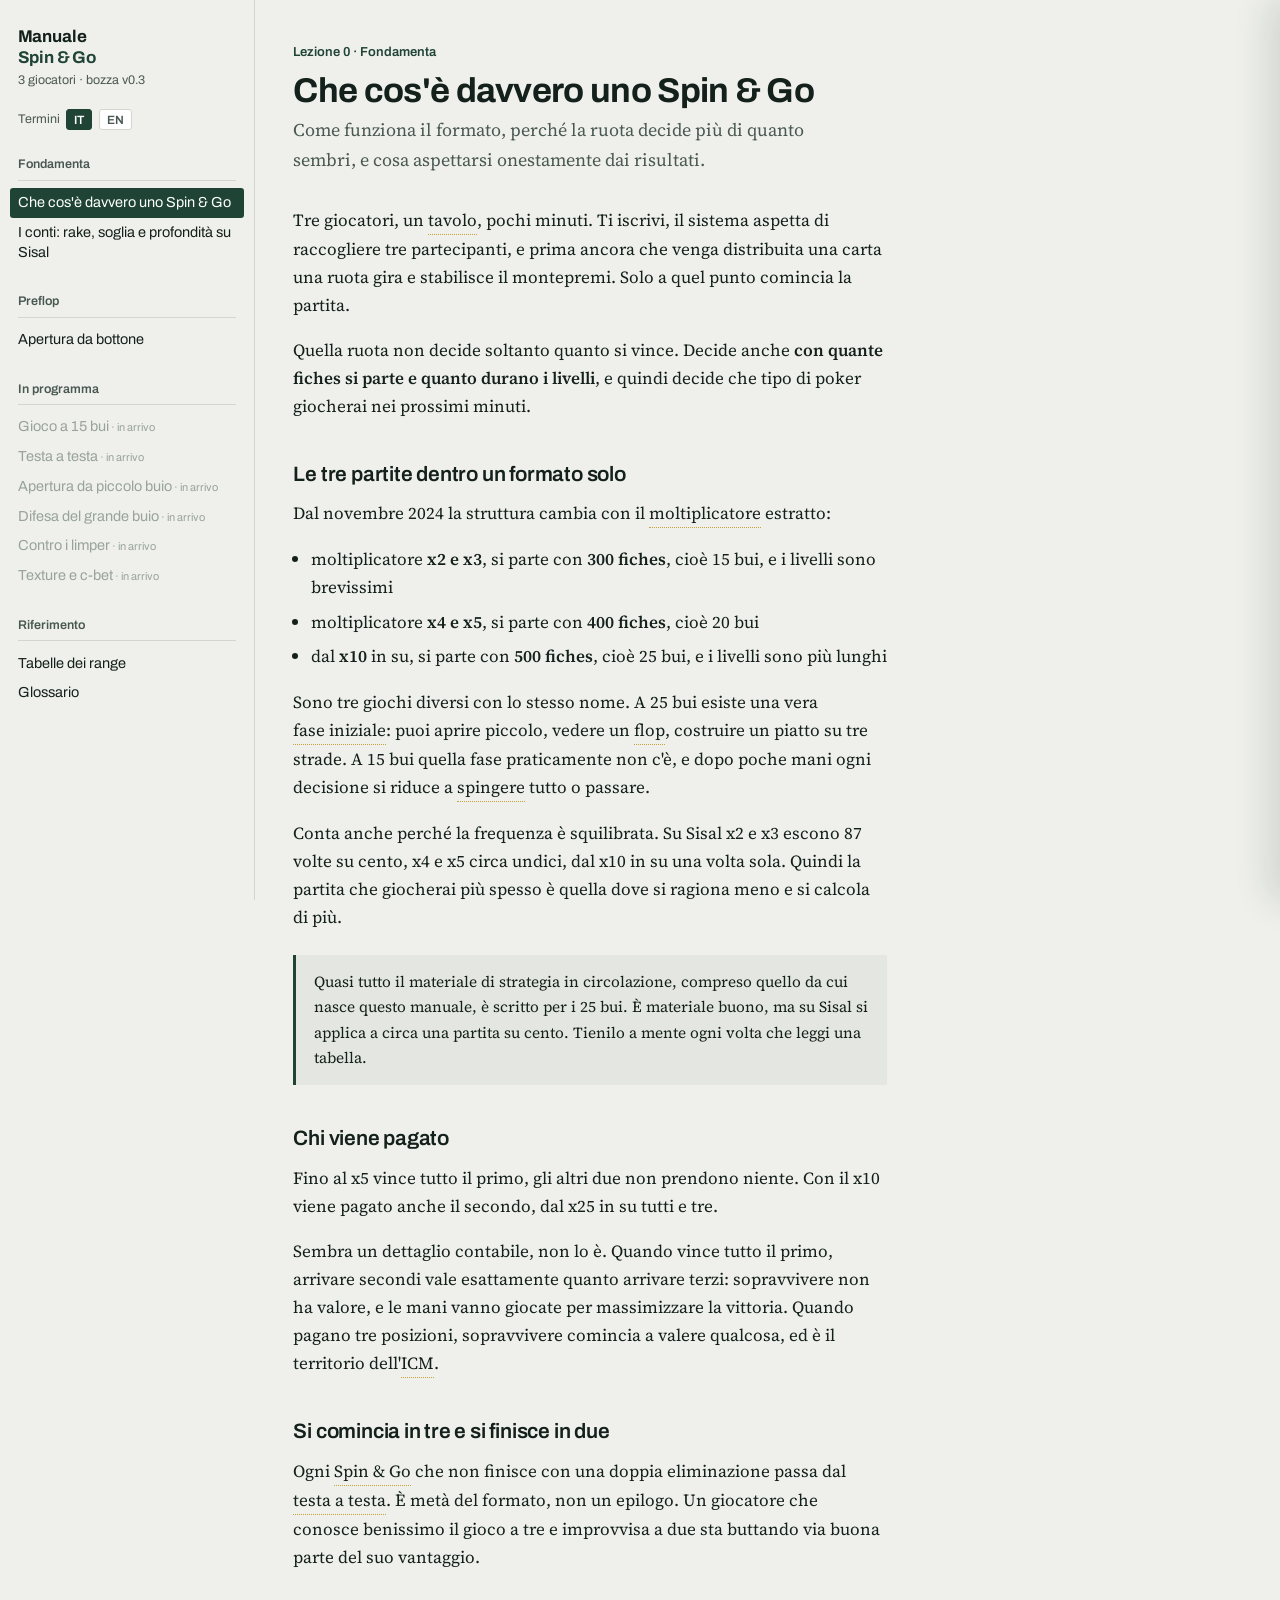
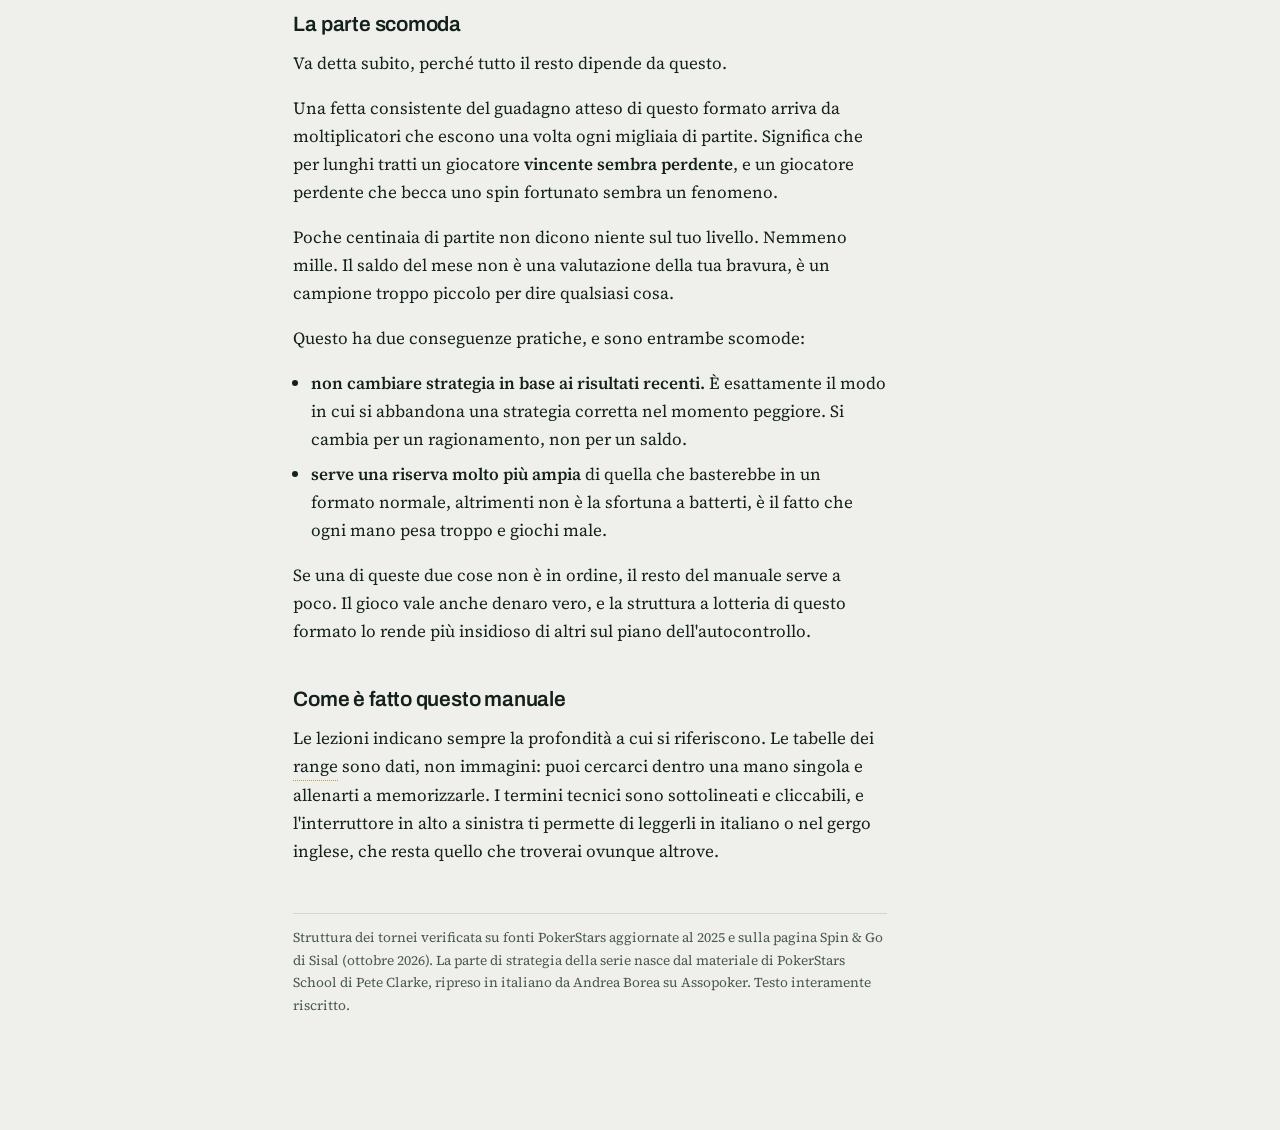
==== commit b8ee1efc: "Manuale: lezione sui conti di Sisal (rake, soglia, profondità) Nuova lezione 0.1 con rake per buy-in" ====
--- a/index.html
+++ b/index.html
@@ -7,135 +7,14 @@
 <link rel="preconnect" href="https://fonts.googleapis.com">
 <link rel="preconnect" href="https://fonts.gstatic.com" crossorigin>
 <link href="https://fonts.googleapis.com/css2?family=Archivo:wght@400;500;600;700&family=Source+Serif+4:ital,opsz,wght@0,8..60,400;0,8..60,600;1,8..60,400&display=swap" rel="stylesheet">
-<style>
-:root{
-  --carta:#EFF0EC; --carta-alt:#E4E7E1;
-  --inchiostro:#14201B; --inchiostro-soft:#4A5852;
-  --feltro:#1F4436; --ocra:#C8A13A; --linea:#D2D6CE;
-  --sans:'Archivo',system-ui,sans-serif; --serif:'Source Serif 4',Georgia,serif;
-  --nav-w:255px;
-}
-*{box-sizing:border-box}
-html{-webkit-text-size-adjust:100%}
-body{margin:0;background:var(--carta);color:var(--inchiostro);font-family:var(--serif);font-size:17px;line-height:1.65}
-@media (prefers-reduced-motion:reduce){*{transition:none!important}}
-
-.wrap{display:flex;min-height:100vh}
-nav{width:var(--nav-w);flex:0 0 var(--nav-w);border-right:1px solid var(--linea);padding:1.6rem 1.1rem 3rem;position:sticky;top:0;height:100vh;overflow-y:auto;font-family:var(--sans);font-size:14.5px}
-nav .marchio{font-weight:700;font-size:17px;letter-spacing:-.01em;line-height:1.25}
-nav .marchio span{display:block;color:var(--feltro)}
-nav .sotto{color:var(--inchiostro-soft);font-size:12.5px;margin:.15rem 0 1.1rem}
-nav h4{font-size:12.5px;font-weight:600;color:var(--inchiostro-soft);margin:1.5rem 0 .45rem;padding-bottom:.3rem;border-bottom:1px solid var(--linea)}
-nav a{display:block;padding:.32rem .5rem;margin:0 -.5rem;color:var(--inchiostro);text-decoration:none;border-radius:3px;line-height:1.35}
-nav a:hover{background:var(--carta-alt)}
-nav a.attivo{background:var(--feltro);color:#fff}
-nav a.futura{color:#98A39C;pointer-events:none}
-nav a.futura::after{content:' · in arrivo';font-size:11px}
-
-.lingua{display:flex;align-items:center;gap:.4rem;font-size:12.5px;color:var(--inchiostro-soft);margin-bottom:.4rem}
-.lingua button{font-family:var(--sans);font-size:12px;font-weight:600;padding:.18rem .45rem;border:1px solid var(--linea);background:#fff;color:var(--inchiostro-soft);cursor:pointer;border-radius:3px}
-.lingua button.on{background:var(--feltro);color:#fff;border-color:var(--feltro)}
-
-main{flex:1;min-width:0;padding:2.6rem 2.4rem 6rem;max-width:1040px}
-article{max-width:66ch}
-
-h1{font-family:var(--sans);font-weight:700;font-size:2.15rem;line-height:1.12;letter-spacing:-.02em;margin:0 0 .3rem}
-h2{font-family:var(--sans);font-weight:600;font-size:1.3rem;line-height:1.25;margin:2.6rem 0 .7rem;letter-spacing:-.01em}
-h3{font-family:var(--sans);font-weight:600;font-size:1.05rem;margin:1.8rem 0 .5rem}
-p{margin:0 0 1.05rem}
-ul{margin:0 0 1.1rem;padding-left:1.1rem} li{margin-bottom:.4rem}
-strong{font-weight:600}
-.occhiello{font-family:var(--sans);font-size:13px;color:var(--feltro);font-weight:600;margin-bottom:.55rem}
-.sommario{font-size:1.12rem;color:var(--inchiostro-soft);margin-bottom:2rem;max-width:58ch}
-blockquote{margin:1.5rem 0;padding:.9rem 1.1rem;background:var(--carta-alt);border-left:3px solid var(--feltro);font-size:.96rem}
-blockquote p:last-child{margin:0}
-.fonte{font-size:.85rem;color:var(--inchiostro-soft);border-top:1px solid var(--linea);padding-top:.8rem;margin-top:3rem}
-
-.termine{border:0;border-bottom:1.5px dotted var(--ocra);cursor:pointer;color:inherit;background:none;font:inherit;padding:0}
-.termine:hover,.termine:focus-visible{background:rgba(200,161,58,.22);outline:none}
-
-#suggerimento{position:fixed;z-index:60;max-width:320px;background:var(--inchiostro);color:#F2F3F0;font-family:var(--sans);font-size:13.5px;line-height:1.45;padding:.6rem .75rem;border-radius:5px;pointer-events:none;opacity:0;transition:opacity .11s;box-shadow:0 6px 22px rgba(20,32,27,.28)}
-#suggerimento.on{opacity:1}
-#suggerimento b{display:block;color:var(--ocra);font-weight:600}
-#suggerimento u{display:block;text-decoration:none;color:#8E9C94;font-size:11.5px;margin-bottom:.3rem}
-#suggerimento i{display:block;font-style:normal;color:#8E9C94;font-size:11.5px;margin-top:.4rem}
-
-#velo{position:fixed;inset:0;background:rgba(20,32,27,.32);opacity:0;pointer-events:none;transition:opacity .2s;z-index:70}
-#velo.on{opacity:1;pointer-events:auto}
-#pannello{position:fixed;top:0;right:0;bottom:0;width:400px;max-width:92vw;z-index:80;background:var(--carta);border-left:1px solid var(--linea);transform:translateX(100%);transition:transform .22s ease;overflow-y:auto;padding:1.6rem 1.5rem 3rem;box-shadow:-10px 0 34px rgba(20,32,27,.14)}
-#pannello.on{transform:none}
-#pannello .chiudi{position:absolute;top:1rem;right:1.1rem;border:1px solid var(--linea);background:none;width:30px;height:30px;border-radius:50%;cursor:pointer;font-size:16px;color:var(--inchiostro-soft)}
-#pannello .categoria{font-family:var(--sans);font-size:12px;color:var(--feltro);font-weight:600;margin-bottom:.3rem}
-#pannello h3{font-family:var(--sans);font-size:1.35rem;margin:0}
-#pannello .altralingua{font-family:var(--sans);font-size:14px;color:var(--inchiostro-soft);margin:.1rem 0 .9rem}
-#pannello .collegati{margin-top:1.6rem;border-top:1px solid var(--linea);padding-top:.9rem}
-#pannello .collegati span{font-family:var(--sans);font-size:12.5px;color:var(--inchiostro-soft);display:block;margin-bottom:.5rem}
-.pillola{display:inline-block;font-family:var(--sans);font-size:13px;border:1px solid var(--linea);background:#fff;border-radius:3px;padding:.22rem .5rem;margin:0 .3rem .35rem 0;cursor:pointer;color:var(--inchiostro)}
-.pillola:hover{border-color:var(--feltro);background:var(--carta-alt)}
-
-.tabella{margin:2rem 0 2.6rem;max-width:640px}
-.tabella .testata{display:flex;justify-content:space-between;align-items:baseline;gap:1rem;margin-bottom:.5rem;flex-wrap:wrap}
-.tabella .titolo{font-family:var(--sans);font-weight:600;font-size:1.02rem}
-.tabella .meta{font-family:var(--sans);font-size:12.5px;color:var(--inchiostro-soft)}
-.griglia{display:grid;grid-template-columns:repeat(13,1fr);gap:2px;font-family:var(--sans)}
-.cella{aspect-ratio:1;display:flex;align-items:center;justify-content:center;font-size:clamp(8px,1.3vw,11.5px);font-weight:500;border-radius:2px;font-variant-numeric:tabular-nums;user-select:none;color:#fff}
-.cella.chiaro{color:#1A2620}
-.cella.evidenzia{outline:3px solid #C8A13A;outline-offset:-1px;z-index:2}
-.cella.spenta{opacity:.15}
-.legenda{display:grid;grid-template-columns:repeat(auto-fit,minmax(190px,1fr));gap:.3rem .9rem;margin-top:.85rem;font-family:var(--sans);font-size:13px}
-.legenda i{display:inline-block;width:13px;height:13px;border-radius:2px;margin-right:.45rem;vertical-align:-2px}
-.legenda em{font-style:normal;color:var(--inchiostro-soft);font-variant-numeric:tabular-nums}
-.notaTab{font-size:.93rem;color:var(--inchiostro-soft);margin-top:.9rem;padding-left:.8rem;border-left:2px solid var(--linea)}
-
-.barra{display:flex;flex-wrap:wrap;gap:.5rem;margin-top:1rem;align-items:center}
-.barra input{font-family:var(--sans);font-size:14px;padding:.42rem .6rem;width:132px;border:1px solid var(--linea);border-radius:4px;background:#fff;color:var(--inchiostro)}
-.bottone{font-family:var(--sans);font-size:14px;font-weight:500;cursor:pointer;padding:.45rem .8rem;border:1px solid var(--feltro);border-radius:4px;background:#fff;color:var(--feltro)}
-.bottone:hover{background:var(--feltro);color:#fff}
-.bottone.pieno{background:var(--feltro);color:#fff}
-.bottone:disabled{opacity:.45;cursor:default}
-.esito{font-family:var(--sans);font-size:14px;min-height:1.4em;color:var(--inchiostro-soft)}
-.esito.giusto{color:var(--feltro);font-weight:600}
-.esito.sbagliato{color:#A32A2A;font-weight:600}
-.quiz{border:1px solid var(--linea);background:#fff;border-radius:5px;padding:1rem 1.1rem;margin-top:1rem}
-.quiz .mano{font-family:var(--sans);font-size:2.1rem;font-weight:700;letter-spacing:-.02em;line-height:1}
-.quiz .contesto{font-family:var(--sans);font-size:13px;color:var(--inchiostro-soft);margin-bottom:.8rem}
-.quiz .punteggio{font-family:var(--sans);font-size:13px;color:var(--inchiostro-soft);margin-top:.7rem;font-variant-numeric:tabular-nums}
-
-.profondita{display:flex;gap:.4rem;align-items:center;margin:1.4rem 0 2rem;font-family:var(--sans);font-size:14px;flex-wrap:wrap}
-.profondita span{color:var(--inchiostro-soft);margin-right:.3rem}
-.vuoto{border:1px dashed var(--linea);border-radius:5px;padding:1.5rem;font-family:var(--sans);font-size:14.5px;color:var(--inchiostro-soft);max-width:640px}
-.vuoto b{display:block;font-weight:600;color:var(--inchiostro);margin-bottom:.3rem}
-
-#cerca{font-family:var(--sans);font-size:15px;padding:.55rem .7rem;width:100%;max-width:340px;border:1px solid var(--linea);border-radius:4px;background:#fff;color:var(--inchiostro);margin-bottom:1.4rem}
-.voce{border-bottom:1px solid var(--linea);padding:.85rem 0}
-.voce .nomi{font-family:var(--sans);font-weight:600;font-size:1.02rem;cursor:pointer;background:none;border:0;padding:0;color:var(--inchiostro);text-align:left}
-.voce .nomi:hover{color:var(--feltro)}
-.voce .nomi small{font-weight:400;color:var(--inchiostro-soft)}
-.voce p{margin:.15rem 0 0;color:var(--inchiostro-soft);font-size:.95rem}
-
-#apriMenu{display:none}
-@media (max-width:880px){
-  body{font-size:16.5px}
-  .wrap{display:block}
-  nav{position:fixed;top:0;left:0;bottom:0;width:84vw;z-index:90;background:var(--carta);transform:translateX(-100%);transition:transform .22s ease;height:100%}
-  nav.on{transform:none}
-  main{padding:4.2rem 1.15rem 5rem;max-width:none}
-  article{max-width:none}
-  #apriMenu{display:flex;align-items:center;position:fixed;top:0;left:0;right:0;height:3.2rem;z-index:85;background:var(--carta);border:0;border-bottom:1px solid var(--linea);font-family:var(--sans);font-weight:600;font-size:15px;padding:0 1.15rem;cursor:pointer;color:var(--inchiostro);width:100%}
-  #pannello{top:auto;height:82vh;width:100%;max-width:100%;border-radius:12px 12px 0 0;transform:translateY(100%);border-left:0;border-top:1px solid var(--linea)}
-  #pannello.on{transform:none}
-  .tabella{max-width:100%}
-  .cella{font-size:clamp(7px,2.2vw,11px)}
-  #suggerimento{display:none}
-}
-</style>
+<link rel="stylesheet" href="assets/style.css">
 </head>
 <body>
 <button id="apriMenu">☰ Indice</button>
 <div class="wrap">
   <nav id="nav">
     <div class="marchio">Manuale<span>Spin &amp; Go</span></div>
-    <div class="sotto">3 giocatori · bozza v0.2</div>
+    <div class="sotto">3 giocatori · bozza v0.3</div>
     <div class="lingua">Termini <button data-l="it" class="on">IT</button><button data-l="en">EN</button></div>
     <div id="indice"></div>
   </nav>
@@ -145,751 +24,9 @@
 <div id="velo"></div>
 <aside id="pannello" role="dialog" aria-modal="true"><button class="chiudi">×</button><div id="pannelloCorpo"></div></aside>
 
-<script>
-/* ╔═══ BLOCCO 1 — GLOSSARIO ══════════════════════════════════╗
-   it / en = le due forme principali. alias = tutto ciò che va
-   riconosciuto nel testo, in entrambe le lingue.
-   ╚═══════════════════════════════════════════════════════════╝ */
-const GLOSSARIO = [
-{id:"spin-go",it:"Spin & Go",en:"Spin & Go",cat:"Formato",
- alias:["spin & go","spin&go","spin and go","spin go","spin"],
- breve:"Sit &amp; go iper-turbo da tre giocatori in cui il montepremi viene sorteggiato a inizio partita.",
- lungo:"<p>Torneo lampo con stack corti e livelli velocissimi. Prima della prima mano una ruota sorteggia un moltiplicatore che determina il montepremi: quasi sempre due o tre volte il buy-in, molto di rado migliaia di volte.</p><p>Si comincia in tre e si finisce testa a testa, quindi servono entrambe le competenze. E una fetta importante del rendimento arriva da moltiplicatori rari, il che rende la varianza enorme.</p>",
- vedi:["moltiplicatore","varianza","heads-up"]},
-
-{id:"moltiplicatore",it:"Moltiplicatore",en:"Multiplier",cat:"Formato",
- alias:["moltiplicatore","moltiplicatori","multiplier","spinner"],
- breve:"Il numero sorteggiato a inizio partita che stabilisce il montepremi, lo stack e la durata dei livelli.",
- lungo:"<p>Non decide solo quanto si vince. Dal novembre 2024 su PokerStars determina anche le fiches di partenza e la velocità dei bui: x2 e x3 partono con 15 bui, dal x4 con 20, dal x10 con 25.</p><p>Cambia anche la struttura dei premi: fino al x3 vince tutto il primo, dal x10 in su pagano tre posizioni.</p>",
- vedi:["spin-go","stack-effettivo","icm"]},
-
-{id:"varianza",it:"Varianza",en:"Variance",cat:"Mentale",
- alias:["varianza","variance","swing","swings"],
- breve:"L'oscillazione dei risultati intorno al valore vero: quanto il breve periodo può mentire.",
- lungo:"<p>Su questo formato è estrema, perché una parte del guadagno atteso arriva da moltiplicatori che escono una volta ogni migliaia di partite. Fino a che quelli non escono, un giocatore vincente sembra perdente.</p><p>Conseguenza pratica: poche centinaia di partite non dicono nulla sul tuo livello. Nemmeno mille. Giudicare la propria bravura dal saldo del mese è il modo più rapido per cambiare strategia nel momento sbagliato.</p>",
- vedi:["bankroll","valore-atteso"]},
-
-{id:"bankroll",it:"Bankroll",en:"Bankroll",cat:"Mentale",
- alias:["bankroll","cassa di gioco"],
- breve:"I soldi destinati esclusivamente al gioco, separati da tutto il resto.",
- lungo:"<p>La regola di gestione serve a sopravvivere alla varianza, non a moltiplicare i soldi. Su un formato con oscillazioni così ampie servono molte più iscrizioni di riserva rispetto a un torneo normale.</p><p>Un bankroll troppo piccolo non ti fa perdere per sfortuna: ti fa giocare male, perché ogni mano pesa troppo.</p>",
- vedi:["varianza"]},
-
-{id:"bottone",it:"Bottone",en:"Button",cat:"Posizioni",
- alias:["bottone","button","btn","da bottone","dal bottone"],
- breve:"La posizione che agisce per ultima dopo il flop. In tre giocatori è la prima a parlare prima del flop.",
- lungo:"<p>La posizione migliore del tavolo: dopo il flop decide avendo già visto cosa fanno gli altri, e al tavolo da tre è l'unica senza buio da versare.</p><p>Questo vantaggio giustifica un range di apertura molto largo: mani che altrove butteresti qui rendono, perché la posizione ti ripaga nelle strade successive.</p>",
- vedi:["posizione","range-apertura"]},
-
-{id:"small-blind",it:"Piccolo buio",en:"Small blind",cat:"Posizioni",
- alias:["piccolo buio","small blind","sb","piccolo bui"],
- breve:"Versa il buio piccolo. In tre giocatori parla per secondo prima del flop e per primo dopo.",
- lungo:"<p>La posizione più scomoda: mette soldi al buio e dopo il flop parla per prima. Ha però già investito metà buio grande, quindi il prezzo per continuare è più basso.</p><p>È l'unica posizione in cui, nelle tabelle di questa serie, compare anche il limp come scelta deliberata.</p>",
- vedi:["big-blind","limp","posizione"]},
-
-{id:"big-blind",it:"Grande buio",en:"Big blind",cat:"Posizioni",
- alias:["grande buio","big blind","bb","grandi bui"],
- breve:"Versa il buio grande. È l'ultimo a parlare prima del flop e ha le quote migliori per difendersi.",
- lungo:"<p>Ha già un buio intero nel piatto. Se il bottone apre a due bui, per vedere ne aggiunge uno e ne può vincere due e mezzo: quote che permettono di difendersi con mani molto più deboli di quelle con cui apriresti.</p><p>Attenzione all'ambiguità: grande buio è sia la posizione sia l'unità di misura degli stack.</p>",
- vedi:["difesa-bb","quote-del-piatto"]},
-
-{id:"heads-up",it:"Testa a testa",en:"Heads-up",cat:"Posizioni",
- alias:["testa a testa","heads-up","heads up","hu"],
- breve:"Il gioco a due, quando uno dei tre è stato eliminato.",
- lungo:"<p>Ogni Spin &amp; Go che non finisce con un'eliminazione doppia passa da qui, quindi è metà del formato e non un dettaglio finale.</p><p>A due i range si allargano enormemente e con stack corti si scivola quasi subito nel push o fold.</p>",
- vedi:["push-fold","spin-go"]},
-
-{id:"posizione",it:"Posizione",en:"Position",cat:"Concetti",
- alias:["posizione","posizionale","in posizione","fuori posizione","position","out of position","oop","ip"],
- breve:"Chi agisce dopo l'avversario è in posizione, e decide avendo più informazioni.",
- lungo:"<p>Parlare per ultimi permette di vedere l'azione prima di scegliere, di controllare la dimensione del piatto e di bluffare sapendo che nessuno può più reagire.</p><p>Quasi tutte le differenze tra i range delle varie posizioni nascono da qui.</p>",
- vedi:["bottone","big-blind"]},
-
-{id:"range",it:"Range",en:"Range",cat:"Concetti",
- alias:["range","ventaglio di mani"],
- breve:"L'insieme di tutte le mani con cui compi una certa azione in una certa situazione.",
- lungo:"<p>Non giochi una mano alla volta, giochi un insieme. Il range è la lista completa delle mani con cui apriresti, pagheresti o passeresti in quella situazione, e si rappresenta con la griglia delle 169 combinazioni.</p><p>Ragionare per range invece che per mani singole è il salto mentale più importante del poker moderno.</p>",
- vedi:["range-apertura","combo","cappato"]},
-
-{id:"range-apertura",it:"Range di apertura",en:"Opening range",cat:"Preflop",
- alias:["range di apertura","range d'apertura","apertura","opening range","open","raise first in","rfi"],
- breve:"Le mani con cui fai il primo rilancio quando il piatto non è ancora stato aperto.",
- lungo:"<p>Cambia con la posizione e con la profondità degli stack. Da bottone al tavolo da tre è molto largo, perché hai due soli avversari e parli per ultimo dopo il flop.</p><p>Largo non vuol dire qualunque cosa: le mani devono conservare potenziale sufficiente a giocare un flop, altrimenti apri e poi abbandoni.</p>",
- vedi:["range","min-rilancio","steal"]},
-
-{id:"min-rilancio",it:"Min-rilancio",en:"Min-raise",cat:"Preflop",
- alias:["min-rilancio","minirilancio","mini rilancio","min raise","min-raise","mini-raise","minraise"],
- breve:"Il rilancio più piccolo consentito: il doppio del buio grande.",
- lungo:"<p>Con stack corti è la dimensione di apertura standard. Rischia poco per prendersi i bui e tiene il piatto abbastanza piccolo da lasciare spazio a tre puntate, una per strada.</p><p>Nella fase iniziale si apre sempre con questa misura, con qualsiasi mano. Cambiare dimensione a seconda della forza regalerebbe informazione gratis.</p>",
- vedi:["range-apertura","stack-effettivo"]},
-
-{id:"shove",it:"All in",en:"Shove",cat:"Preflop",
- alias:["all in","all-in","shove","push","pushare","spingere","shovare"],
- breve:"Puntare tutto lo stack in una volta sola.",
- lungo:"<p>Con stack corti diventa l'azione principale: elimina ogni decisione successiva e massimizza la possibilità che l'avversario passi.</p><p>Chi riceve un all in non deve chiedersi se ha una bella mano, ma se ha abbastanza equity rispetto a quanto paga per quanto può vincere.</p>",
- vedi:["equity","quote-del-piatto","push-fold","fold-equity"]},
-
-{id:"push-fold",it:"Push o fold",en:"Push/fold",cat:"Preflop",
- alias:["push o fold","push/fold","push-fold","spingi o passa"],
- breve:"Strategia con stack molto corti: ogni mano è solo o all in o passo.",
- lungo:"<p>Sotto una certa profondità rilanciare piccolo non ha senso, perché impegna già quasi tutte le fiches. Restano due sole azioni, e le scelte si ricavano da tabelle calcolate matematicamente.</p><p>È lo scenario dominante negli Spin &amp; Go a 15 bui, cioè nella maggioranza delle partite.</p>",
- vedi:["shove","stack-effettivo","nash"]},
-
-{id:"nash",it:"Equilibrio di Nash",en:"Nash equilibrium",cat:"Matematica",
- alias:["equilibrio di nash","nash equilibrium","nash","tabelle di nash"],
- breve:"La coppia di strategie in cui nessuno dei due può guadagnare cambiando idea da solo.",
- lungo:"<p>Per le situazioni di push o fold con due giocatori esiste una soluzione calcolabile esattamente, ed è da lì che vengono le tabelle di spinta e risposta usate come riferimento.</p><p>Non è la strategia che guadagna di più: è quella che non si può sfruttare. Contro avversari che sbagliano si guadagna di più deviando.</p>",
- vedi:["push-fold","gto"]},
-
-{id:"gto",it:"Gioco imperfettibile",en:"GTO",cat:"Matematica",
- alias:["gto","game theory optimal","gioco imperfettibile","gioco teoricamente ottimale"],
- breve:"La strategia che nessun avversario può sfruttare, anche conoscendola per intero.",
- lungo:"<p>Non punta a battere l'avversario specifico, punta a non poter essere battuta. È il pavimento sotto il quale non si scende.</p><p>Il contrario è il gioco sfruttativo: deviare apposta per punire un errore ricorrente dell'avversario, accettando di diventare a propria volta sfruttabile.</p>",
- vedi:["nash","sfruttativo"]},
-
-{id:"sfruttativo",it:"Gioco sfruttativo",en:"Exploitative play",cat:"Concetti",
- alias:["gioco sfruttativo","sfruttativo","exploitative","exploit","sfruttare"],
- breve:"Deviare dalla strategia base per punire un errore specifico dell'avversario.",
- lungo:"<p>Se uno passa troppo, rubi di più. Se non passa mai, smetti di bluffare. Ogni deviazione ti espone a sua volta, quindi va fatta su prove, non su sensazioni.</p><p>Negli Spin &amp; Go a basso buy-in rende molto, perché gli errori degli avversari sono grossi e ripetuti.</p>",
- vedi:["gto","steal"]},
-
-{id:"limp",it:"Limp",en:"Limp",cat:"Preflop",
- alias:["limp","limpare","limpa","limper","limpers","open limp","limpando"],
- breve:"Entrare nel piatto pagando solo il buio grande, senza rilanciare.",
- lungo:"<p>Da bottone è quasi sempre un errore: rinuncia all'iniziativa e alla possibilità di vincere subito. Chi limpa di solito ha una mano mediocre che non vuole buttare.</p><p>Dal piccolo buio invece può essere deliberato, e nelle tabelle di questa serie convive con il rilancio: alcune mani forti limpano apposta per poi spingere.</p>",
- vedi:["isolamento","trappola","steal"]},
-
-{id:"isolamento",it:"Isolamento",en:"Isolation raise",cat:"Preflop",
- alias:["isolamento","isolare","iso","iso raise","isolation","rilancio di isolamento"],
- breve:"Rilanciare sopra un limp per restare soli contro chi è entrato debole.",
- lungo:"<p>L'obiettivo doppio è togliere di mezzo gli altri e giocare in posizione di forza contro un range che ha già dichiarato di non essere granché.</p><p>La misura tipica contro un limp è più grande di un'apertura normale, perché nel piatto ci sono già più fiches da proteggere.</p>",
- vedi:["limp","dead-money"]},
-
-{id:"trappola",it:"Trappola",en:"Trapping",cat:"Concetti",
- alias:["trappola","trappare","trapping","slowplay","slowplayare","rallentare"],
- breve:"Nascondere una mano fortissima giocandola piano, per far parlare l'avversario.",
- lungo:"<p>Funziona solo quando c'è abbastanza stack dietro da poter recuperare le puntate perse. Con 25 bui e tre strade disponibili, di solito conviene invece costruire il piatto subito.</p><p>Va comunque previsto che qualcuno lo faccia: le tabelle contro i limp tengono conto della rara possibilità che un limp nasconda un mostro.</p>",
- vedi:["limp","cappato"]},
-
-{id:"tre-bet",it:"3-bet",en:"3-bet",cat:"Preflop",
- alias:["3-bet","3bet","tre bet","three bet","terzo rilancio","rilancio sopra"],
- breve:"Il terzo rilancio della mano, cioè il rilancio sopra un rilancio.",
- lungo:"<p>I bui contano come prima puntata, quindi l'apertura è la seconda e il rilancio sopra è la terza. Con stack corti è quasi sempre un all in.</p><p>Dopo una 3-bet il piatto è già grande rispetto agli stack: resta spazio per una sola puntata, non per tre. Questo cambia tutto il gioco successivo.</p>",
- vedi:["shove","stack-effettivo","difesa-bb"]},
-
-{id:"steal",it:"Furto dei bui",en:"Steal",cat:"Preflop",
- alias:["furto dei bui","rubare i bui","steal","stealing","rubare"],
- breve:"Aprire con una mano mediocre puntando soprattutto a portare a casa i bui subito.",
- lungo:"<p>Con stack corti i bui valgono molto rispetto a quello che rischi per prenderli, quindi rubare è una fonte di guadagno costante. Funziona finché gli avversari passano abbastanza.</p><p>Contro chi difende moltissimo o risponde spesso con l'all in, il range di furto va stretto.</p>",
- vedi:["range-apertura","fold-equity","sfruttativo"]},
-
-{id:"dead-money",it:"Soldi morti",en:"Dead money",cat:"Concetti",
- alias:["soldi morti","dead money","piatto morto"],
- breve:"Le fiches già nel piatto che nessuno sta più difendendo.",
- lungo:"<p>Bui, limp e puntate abbandonate: sono soldi che si possono raccogliere senza dover vincere uno scontro. In un formato veloce ogni raccolta pesa.</p><p>Più soldi morti ci sono, più conviene attaccare anche con mani mediocri.</p>",
- vedi:["steal","isolamento","fold-equity"]},
-
-{id:"stack-effettivo",it:"Stack effettivo",en:"Effective stack",cat:"Concetti",
- alias:["stack effettivo","stack effettivi","effective stack","stack"],
- breve:"Il più piccolo tra i due stack in gioco: è il massimo che puoi davvero vincere o perdere in quella mano.",
- lungo:"<p>Se tu hai 50 bui e l'avversario 12, in quella mano se ne giocano 12. Tutte le decisioni vanno prese guardando questo numero, non il tuo.</p><p>È la variabile che determina la strategia più di qualsiasi altra: la stessa mano vale cose diversissime a 25 bui e a 15.</p>",
- vedi:["push-fold","min-rilancio","moltiplicatore"]},
-
-{id:"early-stage",it:"Fase iniziale",en:"Early stage",cat:"Concetti",
- alias:["fase iniziale","early stage","early-stage","primi livelli"],
- breve:"I primi livelli, quando gli stack sono ancora abbastanza profondi da poter giocare dopo il flop.",
- lungo:"<p>È la finestra in cui un giocatore preparato guadagna di più, perché ci sono ancora decisioni vere su tre strade e un errore non è fatale.</p><p>Con 15 bui questa finestra è quasi inesistente: si passa quasi subito al push o fold.</p>",
- vedi:["push-fold","stack-effettivo"]},
-
-{id:"c-bet",it:"Puntata di continuità",en:"C-bet",cat:"Postflop",
- alias:["puntata di continuità","c-bet","cbet","c bet","continuation bet","continuity bet"],
- breve:"La puntata al flop di chi aveva rilanciato prima del flop.",
- lungo:"<p>Chi ha aperto ha raccontato una mano forte e sul flop continua la storia. Funziona perché l'avversario manca il flop circa due volte su tre.</p><p>Non va fatta sempre: la frequenza dipende da quanto la texture favorisce il tuo range. Puntare a tappeto sui flop sbagliati è un modo veloce per bruciare fiches.</p>",
- vedi:["texture","vantaggio-di-range","flop"]},
-
-{id:"texture",it:"Texture",en:"Board texture",cat:"Postflop",
- alias:["texture","tessitura","struttura del board","board texture","asciutto","bagnato","dry","wet"],
- breve:"Com'è fatto il flop: carte alte o basse, collegate o slegate, dello stesso seme o no.",
- lungo:"<p>Si distingue tra flop asciutti, con carte lontane e nessun progetto evidente, e flop bagnati, pieni di scale e colori possibili.</p><p>Sugli asciutti chi ha l'iniziativa punta spesso e piccolo. Sui bagnati l'avversario ha molte più mani che possono continuare, quindi si punta meno spesso e più grosso.</p>",
- vedi:["c-bet","vantaggio-di-range","board"]},
-
-{id:"board",it:"Board",en:"Board",cat:"Postflop",
- alias:["board","carte comuni","tavolo"],
- breve:"Le carte comuni scoperte al centro: flop, turn e river.",
- lungo:"<p>Appartengono a entrambi i giocatori, quindi ogni carta che esce cambia contemporaneamente la forza di tutte e due le mani e di tutti e due i range.</p>",
- vedi:["flop","texture"]},
-
-{id:"vantaggio-di-range",it:"Vantaggio di range",en:"Range advantage",cat:"Postflop",
- alias:["vantaggio di range","vantaggio del range","range advantage","equity advantage"],
- breve:"Quando su un certo board il tuo insieme di mani è complessivamente più forte di quello dell'avversario.",
- lungo:"<p>Non riguarda la mano che hai, ma tutte quelle che potresti avere. Se hai aperto da bottone e il flop è asso re sette, il tuo range contiene molti più assi e re di quello di chi ha solo pagato.</p><p>Su un flop nove otto sei il vantaggio evapora o passa dall'altra parte, perché quelle carte si incastrano meglio con il range di chi ha difeso.</p>",
- vedi:["texture","c-bet","cappato"]},
-
-{id:"cappato",it:"Range cappato",en:"Capped range",cat:"Concetti",
- alias:["cappato","cappate","capped","range cappato","capped range"],
- breve:"Un range senza le mani più forti, perché con quelle avresti giocato diversamente.",
- lungo:"<p>Se con i mostri avresti rilanciato, allora quando ti limiti a pagare il tuo range ha un tetto: coppie medie e progetti, non fortissime.</p><p>Riconoscere un range cappato autorizza ad applicare pressione, perché l'avversario non ha quasi mai di che pagare fino in fondo.</p>",
- vedi:["range","vantaggio-di-range","trappola"]},
-
-{id:"equity",it:"Equity",en:"Equity",cat:"Matematica",
- alias:["equity","quota di piatto"],
- breve:"La quota del piatto che ti spetta in media, cioè quanto spesso vinci lo scontro sul lungo periodo.",
- lungo:"<p>Se vinci il 40% delle volte contro il range avversario, la tua equity in un piatto da 1000 è 400. Non è quello che vinci stavolta, è la media su moltissime ripetizioni.</p><p>Si confronta sempre con quanto stai pagando: mettere 460 per vincerne 1010 richiede circa il 45%, non il 50%.</p>",
- vedi:["quote-del-piatto","valore-atteso"]},
-
-{id:"quote-del-piatto",it:"Quote del piatto",en:"Pot odds",cat:"Matematica",
- alias:["quote del piatto","pot odds","quote","odds"],
- breve:"Il rapporto tra quanto devi pagare e quanto puoi vincere: dice l'equity minima che ti serve.",
- lungo:"<p>Si divide quello che metti per il totale del piatto dopo averlo messo. Pagare 100 in un piatto che diventa 400 richiede il 25%.</p><p>È il motivo per cui dal grande buio ci si difende con mani deboli: hai già dentro un buio, quindi il prezzo per continuare è basso.</p>",
- vedi:["equity","difesa-bb"]},
-
-{id:"valore-atteso",it:"Valore atteso",en:"Expected value",cat:"Matematica",
- alias:["valore atteso","ev","expected value"],
- breve:"Quanto rende in media una decisione, pesando ogni esito per la sua probabilità.",
- lungo:"<p>Si sommano gli esiti possibili moltiplicati per quanto spesso accadono. Se una mossa vince 70 nel 74% dei casi e perde 177 nel 26%, il valore atteso è 70×0,74 meno 177×0,26.</p><p>Giocare bene significa scegliere ogni volta l'azione con il valore atteso più alto, indipendentemente da come è andata l'ultima volta.</p>",
- vedi:["equity","fold-equity","varianza"]},
-
-{id:"fold-equity",it:"Equity di piega",en:"Fold equity",cat:"Matematica",
- alias:["equity di piega","fold equity","fold-equity"],
- breve:"Il valore che ricavi dalle volte in cui l'avversario passa e ti lascia il piatto.",
- lungo:"<p>Quando spingi vinci in due modi: perché lui passa, o perché paga e tu vinci lo scontro. Il primo è quasi sempre la parte più grossa del guadagno con stack corti.</p><p>Contro chi non passa mai la fold equity è zero, e restano solo le carte.</p>",
- vedi:["shove","valore-atteso","steal"]},
-
-{id:"blocker",it:"Blocker",en:"Blocker",cat:"Concetti",
- alias:["blocker","blockers","bloccante","carta bloccante"],
- breve:"Una carta in tua mano che riduce il numero di mani forti che l'avversario può avere.",
- lungo:"<p>Se hai un asso, le combinazioni di assi disponibili per lui scendono. Con un re in mano è meno probabile che lui abbia KK o AK.</p><p>Conta soprattutto quando spingi come bluff: un blocker rende meno probabile che ti paghino.</p>",
- vedi:["combo","shove"]},
-
-{id:"combo",it:"Combinazione",en:"Combo",cat:"Concetti",
- alias:["combinazione","combinazioni","combo","combos"],
- breve:"Ogni singola versione di una mano contando i semi: 6 per le coppie, 4 se dello stesso seme, 12 altrimenti.",
- lungo:"<p>Le mani sono 169 ignorando i semi, 1326 contandoli. Serve per misurare quanto è largo un range davvero: un range fatto solo di coppie occupa molte caselle ma pesa poco.</p><p>Da qui vengono tutte le percentuali accanto alle tabelle.</p>",
- vedi:["range","griglia","blocker"]},
-
-{id:"griglia",it:"Griglia dei range",en:"Range grid",cat:"Concetti",
- alias:["griglia dei range","griglia","matrice","range grid","hand matrix"],
- breve:"La tabella 13×13 che rappresenta tutte le 169 mani di partenza.",
- lungo:"<p>Le coppie sulla diagonale, sopra le mani dello stesso seme, sotto quelle di semi diversi. Gli assi in alto a sinistra, le carte basse in basso a destra.</p><p>Ogni casella colorata secondo l'azione prevista: si legge tutta la strategia in un colpo d'occhio.</p>",
- vedi:["range","combo"]},
-
-{id:"suited",it:"Stesso seme",en:"Suited",cat:"Concetti",
- alias:["stesso seme","suited","suitate","di cuori","offsuit","semi diversi","spaiate"],
- breve:"Due carte dello stesso seme (suited) o di semi diversi (offsuit).",
- lungo:"<p>Nella notazione si indica con una s o una o finale: AKs e AKo. Le coppie non hanno suffisso.</p><p>Lo stesso seme vale parecchio con stack corti: aggiunge la possibilità di colore e alza l'equity contro quasi tutto, che è esattamente ciò che serve quando si finisce spesso all in.</p>",
- vedi:["combo","connettori"]},
-
-{id:"connettori",it:"Connettori",en:"Connectors",cat:"Concetti",
- alias:["connettori","connettore","suited connector","suited connectors","connectors"],
- breve:"Due carte consecutive, spesso dello stesso seme: 76s, 98s.",
- lungo:"<p>Valgono poco in valore assoluto ma tanto in potenziale, perché fanno scale e colori. Funzionano bene proprio contro i range larghi e deboli.</p><p>È il motivo per cui 76s può spingere contro un limp: quando lo pagano, raramente è dominato senza speranza.</p>",
- vedi:["suited","shove","limp"]},
-
-{id:"difesa-bb",it:"Difesa del grande buio",en:"Big blind defence",cat:"Preflop",
- alias:["difesa del grande buio","difesa del big blind","difendere il big blind","bb defence","bb defense","difesa"],
- breve:"Le mani con cui continui dal grande buio di fronte a un'apertura, invece di passare.",
- lungo:"<p>Grazie alle quote si difende molto più largo di quanto si aprirebbe. Con stack corti le opzioni sono tre e non due: passare, pagare, o spingere.</p><p>Difendere troppo poco rende il furto dei bui automaticamente redditizio per l'avversario. Difendere troppo ti fa giocare troppi piatti fuori posizione.</p>",
- vedi:["big-blind","quote-del-piatto","tre-bet"]},
-
-{id:"flop",it:"Flop",en:"Flop",cat:"Postflop",
- alias:["flop"],
- breve:"Le prime tre carte comuni, scoperte insieme dopo il primo giro di puntate.",
- lungo:"<p>È il momento in cui la mano prende forma: hai visto cinque delle sette carte finali, quindi la maggior parte dell'informazione è già sul tavolo.</p>",
- vedi:["texture","c-bet","board"]},
-
-{id:"icm",it:"ICM",en:"ICM",cat:"Matematica",
- alias:["icm","independent chip model"],
- breve:"Il modello che traduce le fiches in soldi quando la struttura dei premi paga più posizioni.",
- lungo:"<p>Nei tornei le fiches non valgono linearmente: raddoppiare lo stack non raddoppia il guadagno atteso. L'ICM stima quanto vale in denaro il tuo stack date la struttura e gli stack degli altri.</p><p>Conta poco quando vince tutto il primo, e parecchio sui moltiplicatori alti dove pagano tre posizioni.</p>",
- vedi:["moltiplicatore","spin-go"]}
-];
-
-/* ╔═══ BLOCCO 2 — TABELLE DEI RANGE ══════════════════════════╗
-   Notazione: AA · AKs · AKo · 22+ · A2s+ · 22-44 · K4s-KJs · *
-   Prima azione elencata vince. Il fold si scrive con *
-   ╚═══════════════════════════════════════════════════════════╝ */
-const C={verde:"#146D4D",rosso:"#8A171C",blu:"#1173AD",oliva:"#57521F",viola:"#462F7E",grigio:"#C9CCC4"};
-
-const RANGES=[
-{id:"btn-apertura",tavolo:3,bb:25,
- titolo:{it:"Apertura da bottone",en:"Button opening range"},
- meta:{it:"Piatto non aperto · min-rilancio a 2 bui",en:"Unopened pot · min-raise to 2bb"},
- azioni:[
-  {k:"RC",c:C.verde,n:{it:"Apro e pago l'all in",en:"Min-raise / call"},m:"55+, A9s+, KQs, ATo+"},
-  {k:"RF",c:C.rosso,n:{it:"Apro e passo all'all in",en:"Min-raise / fold"},m:"22-44, A2s-A8s, K4s-KJs, Q5s+, J6s+, T6s+, 96s+, 86s+, 75s+, 65s, 54s, A4o-A9o, K9o+, Q9o+, J9o+, T9o, 98o"},
-  {k:"F",c:C.grigio,n:{it:"Passo",en:"Fold"},m:"*"}],
- nota:{it:"Si apre sempre della stessa misura, con qualsiasi mano. La parte verde è il 25,8% dell'apertura: da lì esce il 74% di fold contro un all in.",en:""}},
-
-{id:"sb-apertura",tavolo:3,bb:25,
- titolo:{it:"Apertura da piccolo buio",en:"Small blind opening range"},
- meta:{it:"Bottone ha passato · rilancio 2,5 bui oppure limp",en:"Folded to SB · 2.5x raise or limp"},
- azioni:[
-  {k:"RC",c:C.verde,n:{it:"Rilancio 2,5x e continuo",en:"2.5x raise / continue"},m:"QQ+, 66-99, A9s+, KQs, ATo-AJo"},
-  {k:"RF",c:C.rosso,n:{it:"Rilancio 2,5x e passo",en:"2.5x raise / fold"},m:"K2s-K7s, Q2s-Q6s, J6s, T6s, 96s, 86s, 75s+, 64s+, 53s+, 43s, A2o-A6o, 87o, 76o, 65o"},
-  {k:"LS",c:C.viola,n:{it:"Limp e all in",en:"Limp / shove"},m:"TT-JJ, 22-55, A2s-A5s, AQo+"},
-  {k:"LC",c:C.oliva,n:{it:"Limp e pago",en:"Limp / call"},m:"A6s-A8s, K8s-KJs, Q7s+, J7s+, T7s+, 97s+, 87s, A7o-A9o, K9o+, Q9o+, J9o+, T9o, 98o"},
-  {k:"LF",c:C.blu,n:{it:"Limp e passo",en:"Limp / fold"},m:"J2s-J5s, T4s-T5s, 94s-95s, 84s-85s, 74s, 63s, 52s, 42s, 32s, K5o-K8o, Q7o-Q8o, J7o-J8o, T7o-T8o, 97o, 86o"},
-  {k:"F",c:C.grigio,n:{it:"Passo",en:"Fold"},m:"*"}],
- nota:{it:"Qui compare il limp, che da bottone non esisteva. Le mani forti si dividono: AA KK QQ e 99-66 rilanciano, JJ TT e le coppie basse limpano per poi spingere.",en:""}},
-
-{id:"bb-vs-btn",tavolo:3,bb:25,
- titolo:{it:"Difesa del grande buio contro il bottone",en:"BB defence vs button"},
- meta:{it:"Il bottone ha aperto con un min-rilancio",en:"Facing a button min-raise"},
- azioni:[
-  {k:"3C",c:C.verde,n:{it:"Rilancio 2,5x e pago",en:"2.5x 3-bet / call"},m:"QQ+"},
-  {k:"3F",c:C.rosso,n:{it:"Rilancio 2,5x e passo",en:"2.5x 3-bet / fold"},m:"K5o-K6o"},
-  {k:"AI",c:C.blu,n:{it:"All in",en:"All-in 3-bet"},m:"22-JJ, A5s+, KQs, QTs+, J9s+, T9s, 98s, 87s, 76s, A6o+"},
-  {k:"CA",c:C.oliva,n:{it:"Pago",en:"Call"},m:"A2s-A4s, K2s-KJs, Q2s-Q9s, J2s-J8s, T2s-T8s, 92s-97s, 82s-86s, 72s-75s, 62s+, 52s+, 42s+, 32s, A2o-A5o, K7o+, Q7o+, J7o+, T7o+, 97o+, 86o+, 75o+, 64o+, 54o"},
-  {k:"F",c:C.grigio,n:{it:"Passo",en:"Fold"},m:"*"}],
- nota:{it:"Il rilancio piccolo esiste quasi solo come bluff ed è composto da due sole mani, K5o e K6o. Servono a impedire che rilanciare piccolo voglia dire sempre mano fortissima.",en:""}},
-
-{id:"bb-vs-sb",tavolo:3,bb:25,
- titolo:{it:"Difesa del grande buio contro il piccolo buio",en:"BB defence vs small blind"},
- meta:{it:"Il piccolo buio ha aperto con un rilancio",en:"Facing a small blind raise"},
- azioni:[
-  {k:"3C",c:C.verde,n:{it:"Rilancio 2,5x e pago",en:"2.5x 3-bet / call"},m:"TT+, ATs+"},
-  {k:"3F",c:C.rosso,n:{it:"Rilancio 2,5x e passo",en:"2.5x 3-bet / fold"},m:"K2o-K3o, Q3o"},
-  {k:"AI",c:C.blu,n:{it:"All in",en:"All-in 3-bet"},m:"22-99, A8o+"},
-  {k:"CA",c:C.oliva,n:{it:"Pago",en:"Call"},m:"A2s-A9s, K2s+, Q2s+, J2s+, T2s+, 92s+, 82s+, 72s+, 62s+, 52s+, 42s+, 32s, A2o-A7o, K4o+, Q4o+, J7o+, T7o+, 97o+, 86o+, 75o+, 64o+, 54o"},
-  {k:"F",c:C.grigio,n:{it:"Passo",en:"Fold"},m:"*"}],
- nota:{it:"Si difende il 72,9%, contro il 66,5% di quando apre il bottone. La differenza è tutta nel pagare: qui resti in gioco con ogni mano dello stesso seme, nessuna esclusa.",en:""}},
-
-{id:"bb-vs-limp",tavolo:3,bb:25,
- titolo:{it:"Grande buio contro il limp del bottone",en:"BB vs button limp"},
- meta:{it:"Il bottone ha solo pagato · isolamento a 4 bui",en:"Button limped · 4bb isolation"},
- azioni:[
-  {k:"IC",c:C.verde,n:{it:"Isolo a 4 bui e pago",en:"Iso 4bb / call"},m:"TT+, A9s+, KQs, AQo+"},
-  {k:"IF",c:C.rosso,n:{it:"Isolo a 4 bui e passo",en:"Iso 4bb / fold"},m:"K9o+, QTo+, JTo"},
-  {k:"AI",c:C.blu,n:{it:"All in",en:"Raise all-in"},m:"22-99, A2s-A8s, 98s, 87s, 76s, 65s, 54s, A2o-AJo"},
-  {k:"CK",c:C.oliva,n:{it:"Check",en:"Check"},m:"*"}],
- nota:{it:"Qui non esiste il fold: sei già nel piatto, quindi l'alternativa all'attacco è vedere il flop gratis. Il 16,3% di all in è la punizione per chi limpa con stack corti.",en:""}}
-];
-
-/* ╔═══ BLOCCO 3 — LEZIONI ════════════════════════════════════╗
-   ## titolo · **grassetto** · - elenco · > citazione
-   [[range:id]] inserisce una tabella
-   ╚═══════════════════════════════════════════════════════════╝ */
-const LEZIONI=[
-{id:"introduzione",capitolo:"Fondamenta",occhiello:"Lezione 0",bb:null,tavolo:3,
- titolo:"Che cos'è davvero uno Spin & Go",
- sommario:"Come funziona il formato, perché la ruota decide più di quanto sembri, e cosa aspettarsi onestamente dai risultati.",
- testo:`
-Tre giocatori, un tavolo, pochi minuti. Ti iscrivi, il sistema aspetta di raccogliere tre partecipanti, e prima ancora che venga distribuita una carta una ruota gira e stabilisce il montepremi. Solo a quel punto comincia la partita.
-
-Quella ruota non decide soltanto quanto si vince. Decide anche **con quante fiches si parte e quanto durano i livelli**, e quindi decide che tipo di poker giocherai nei prossimi minuti.
-
-## Le tre partite dentro un formato solo
-
-Dal novembre 2024 la struttura cambia con il moltiplicatore estratto:
-
-- moltiplicatore **x2 e x3**, si parte con **300 fiches**, cioè 15 bui, e i livelli sono brevissimi
-- dal **x4**, si parte con **400 fiches**, cioè 20 bui
-- dal **x10** in su, si parte con **500 fiches**, cioè 25 bui, e i livelli sono più lunghi
-
-Sono tre giochi diversi con lo stesso nome. A 25 bui esiste una vera fase iniziale: puoi aprire piccolo, vedere un flop, costruire un piatto su tre strade. A 15 bui quella fase praticamente non c'è, e dopo poche mani ogni decisione si riduce a spingere tutto o passare.
-
-Conta anche perché la frequenza è squilibrata: i moltiplicatori bassi escono quasi sempre. Quindi la partita che giocherai più spesso è quella dove si ragiona meno e si calcola di più.
-
-> Quasi tutto il materiale di strategia in circolazione, compreso quello da cui nasce questo manuale, è scritto per i 25 bui. È materiale buono, ma si applica alla minoranza delle tue partite. Tienilo a mente ogni volta che leggi una tabella.
-
-## Chi viene pagato
-
-Fino al x3 vince tutto il primo, gli altri due non prendono niente. Dal x10 in su il premio si distribuisce su tre posizioni.
-
-Sembra un dettaglio contabile, non lo è. Quando vince tutto il primo, arrivare secondi vale esattamente quanto arrivare terzi: sopravvivere non ha valore, e le mani vanno giocate per massimizzare la vittoria. Quando pagano tre posizioni, sopravvivere comincia a valere qualcosa, ed è il territorio dell'ICM.
-
-## Si comincia in tre e si finisce in due
-
-Ogni Spin & Go che non finisce con una doppia eliminazione passa dal testa a testa. È metà del formato, non un epilogo. Un giocatore che conosce benissimo il gioco a tre e improvvisa a due sta buttando via buona parte del suo vantaggio.
-
-## La parte scomoda
-
-Va detta subito, perché tutto il resto dipende da questo.
-
-Una fetta consistente del guadagno atteso di questo formato arriva da moltiplicatori che escono una volta ogni migliaia di partite. Significa che per lunghi tratti un giocatore **vincente sembra perdente**, e un giocatore perdente che becca uno spin fortunato sembra un fenomeno.
-
-Poche centinaia di partite non dicono niente sul tuo livello. Nemmeno mille. Il saldo del mese non è una valutazione della tua bravura, è un campione troppo piccolo per dire qualsiasi cosa.
-
-Questo ha due conseguenze pratiche, e sono entrambe scomode:
-
-- **non cambiare strategia in base ai risultati recenti.** È esattamente il modo in cui si abbandona una strategia corretta nel momento peggiore. Si cambia per un ragionamento, non per un saldo.
-- **serve una riserva molto più ampia** di quella che basterebbe in un formato normale, altrimenti non è la sfortuna a batterti, è il fatto che ogni mano pesa troppo e giochi male.
-
-Se una di queste due cose non è in ordine, il resto del manuale serve a poco. Il gioco vale anche denaro vero, e la struttura a lotteria di questo formato lo rende più insidioso di altri sul piano dell'autocontrollo.
-
-## Come è fatto questo manuale
-
-Le lezioni indicano sempre la profondità a cui si riferiscono. Le tabelle dei range sono dati, non immagini: puoi cercarci dentro una mano singola e allenarti a memorizzarle. I termini tecnici sono sottolineati e cliccabili, e l'interruttore in alto a sinistra ti permette di leggerli in italiano o nel gergo inglese, che resta quello che troverai ovunque altrove.
-`,
- fonte:"Struttura dei tornei verificata su fonti PokerStars aggiornate al 2025. La parte di strategia della serie nasce dal materiale di PokerStars School di Pete Clarke, ripreso in italiano da Andrea Borea su Assopoker. Testo interamente riscritto."},
-
-{id:"apertura-bottone",capitolo:"Preflop",occhiello:"Lezione 1",bb:25,tavolo:3,
- titolo:"Apertura da bottone",
- sommario:"Perché si apre largo, perché sempre della stessa misura, e perché di fronte a un all in si passa quasi tre volte su quattro.",
- testo:`
-Da bottone parti con due vantaggi insieme: non hai versato niente al buio, e dopo il flop parli sempre per ultimo. Sono le condizioni migliori del tavolo, e giustificano un range di apertura largo.
-
-## Una sola misura, sempre
-
-Si apre con un min-rilancio, quindi a 40 quando i bui sono 10/20. Sempre, con qualsiasi mano.
-
-Il motivo non è il risparmio. È che cambiare misura a seconda della forza racconta all'avversario cosa hai, e con stack corti non te lo puoi permettere. C'è anche una ragione strutturale: se il grande buio paga, il piatto è 90 e restano 460 di stack effettivo. Quel rapporto lascia spazio a tre puntate, una per strada, e ti permette di costruire il piatto con calma invece di doverlo risolvere subito.
-
-> È anche il motivo per cui in questa fase non si rallenta con le mani forti. Se hai tre puntate a disposizione non ti serve nascondere: ti serve riempire il piatto.
-
-## Il range
-
-[[range:btn-apertura]]
-
-Il verde e il rosso insieme fanno il 38,8% delle mani. Largo, ma non qualunque cosa: la tentazione di aggiungere anche l'ultima spazzatura tipo 84s va resistita, perché quelle mani non hanno abbastanza potenziale per giocare un flop. Apri, ti pagano, e poi abbandoni regalando 40 alla volta.
-
-Guarda dove passa il confine: K3s si butta, K4s si apre. Q4s si butta, Q5s si apre. Non sono soglie arbitrarie, sono il punto in cui la mano smette di poter reggere una strada successiva.
-
-## Il conto che spaventa
-
-Con questo range, di fronte a un all in, passerai il **74%** delle volte. Sembra una resa, e vale la pena vedere perché non lo è.
-
-Immagina che il grande buio spinga con A7o. Quando passi, lui incassa 70: il tuo rilancio più i due bui. Se succede nel 74% dei casi, quella fetta vale +51,8.
-
-Nel restante 26% tu paghi, e lo fai con la parte verde della tabella. Lì lui si ritrova con circa il 30% di equity in un piatto da 1010: recupera in media 303 fiches su 480 investite, quindi perde 177. Pesata per il 26%, fa −46.
-
-Sommando, il suo all in resta appena positivo. Contro di te, però, guadagna molto meno di quanto crede, e questo vale solo perché quel 26% è composto da mani vere.
-
-## Quando restringere
-
-La tabella presuppone avversari nella media. Se dopo poche mani ti accorgi che al tavolo ci sono giocatori forti, oppure gente che spinge all in di continuo nei primi livelli, stringi. Succede spesso ai buy-in bassi e sui moltiplicatori piccoli.
-
-La logica è semplice: il furto dei bui rende finché gli avversari passano. Quando non passano più, stai solo pagando per giocare piatti scomodi.
-
-## Attenzione alla profondità
-
-Tutto quanto sopra vale a 25 bui, cioè sui moltiplicatori x10 e oltre. A 15 bui il min-rilancio impegna una fetta troppo grande dello stack rispetto a quello che resta dietro, e l'impianto a tre puntate non regge. Quella situazione ha bisogno di tabelle sue, che non sono ancora in questo manuale.
-`,
- fonte:"Tabella trascritta dalla griglia PokerStars School ripresa da Assopoker. Testo riscritto. La percentuale del 74% è ricalcolata sulle combinazioni, non copiata: torna."}
-];
-
-/* ╔═══ BLOCCO 4 — MOTORE ═════════════════════════════════════╗ */
-const RANK=[...'AKQJT98765432'], iR=r=>RANK.indexOf(r);
-let LINGUA='it';
-const glo=id=>GLOSSARIO.find(g=>g.id===id);
-const L=o=>(o&&o[LINGUA])||(o&&o.it)||'';
-
-const mano=(i,j)=>i===j?RANK[i]+RANK[i]:(i<j?RANK[i]+RANK[j]+'s':RANK[j]+RANK[i]+'o');
-function tutte(){const m=[];for(let i=0;i<13;i++)for(let j=0;j<13;j++)m.push(mano(i,j));return m}
-const peso=h=>h.length===2?6:(h.endsWith('s')?4:12);
-
-function espandi(spec){
-  const out=new Set();
-  spec.split(',').map(s=>s.trim()).filter(Boolean).forEach(tok=>{
-    if(tok==='*'){tutte().forEach(h=>out.add(h));return}
-    if(tok.includes('-')){
-      const [a,b]=tok.split('-').map(s=>s.trim());
-      if(a.length===2&&b.length===2){
-        let x=iR(a[0]),y=iR(b[0]); if(x>y)[x,y]=[y,x];
-        for(let i=x;i<=y;i++)out.add(RANK[i]+RANK[i]);
-      }else if(a.length===3&&b.length===3&&a[0]===b[0]&&a[2]===b[2]){
-        let x=iR(a[1]),y=iR(b[1]); if(x>y)[x,y]=[y,x];
-        for(let i=x;i<=y;i++)out.add(a[0]+RANK[i]+a[2]);
-      }
-      return;
-    }
-    const piu=tok.endsWith('+'), base=piu?tok.slice(0,-1):tok;
-    if(base.length===2&&base[0]===base[1]){
-      if(piu){for(let i=iR(base[0]);i>=0;i--)out.add(RANK[i]+RANK[i])}else out.add(base);
-    }else if(base.length===3){
-      const [a,b,s]=base;
-      if(piu){for(let i=iR(b);i>iR(a);i--)out.add(a+RANK[i]+s)}else out.add(base);
-    }
-  });
-  return out;
-}
-function mappa(r){const m={};r.azioni.forEach(a=>espandi(a.m).forEach(h=>{if(!(h in m))m[h]=a.k}));return m}
-const chiaro=c=>c===C.grigio;
-
-function disegna(r){
-  const m=mappa(r), tot={};
-  Object.entries(m).forEach(([h,k])=>tot[k]=(tot[k]||0)+peso(h));
-  const box=document.createElement('div'); box.className='tabella';
-  box.innerHTML=`<div class="testata"><div class="titolo">${L(r.titolo)}</div>
-    <div class="meta">${r.tavolo} giocatori · ${r.bb} bui · ${L(r.meta)}</div></div>
-    <div class="griglia"></div><div class="legenda"></div>
-    ${r.nota&&L(r.nota)?`<p class="notaTab">${L(r.nota)}</p>`:''}
-    <div class="barra"><input placeholder="Cerca: A7o" aria-label="Cerca una mano">
-    <button class="bottone quizOn">Allenamento</button><span class="esito"></span></div>
-    <div class="quiz" hidden></div>`;
-  const grid=box.querySelector('.griglia');
-  for(let i=0;i<13;i++)for(let j=0;j<13;j++){
-    const h=mano(i,j), az=r.azioni.find(a=>a.k===m[h])||r.azioni[r.azioni.length-1];
-    const c=document.createElement('div');
-    c.className='cella'+(chiaro(az.c)?' chiaro':''); c.style.background=az.c;
-    c.dataset.mano=h; c.textContent=h; c.title=h+' — '+L(az.n);
-    grid.appendChild(c);
-  }
-  box.querySelector('.legenda').innerHTML=r.azioni.map(a=>{
-    const p=((tot[a.k]||0)/1326*100).toFixed(1).replace('.',',');
-    return `<span><i style="background:${a.c}"></i>${L(a.n)} <em>${p}%</em></span>`;
-  }).join('');
-
-  const inp=box.querySelector('input'), es=box.querySelector('.barra .esito');
-  inp.addEventListener('input',()=>{
-    const q=normalizza(inp.value);
-    box.querySelectorAll('.cella').forEach(c=>{
-      c.classList.remove('evidenzia');
-      c.classList.toggle('spenta',!!q&&c.dataset.mano!==q);
-    });
-    if(!q){es.textContent='';return}
-    const cel=box.querySelector('.cella[data-mano="'+q+'"]');
-    if(cel){cel.classList.add('evidenzia');
-      const az=r.azioni.find(a=>a.k===m[q])||r.azioni[r.azioni.length-1];
-      es.className='esito'; es.textContent=q+' → '+L(az.n).toLowerCase();
-    }else{es.className='esito';es.textContent='Mano non riconosciuta'}
-  });
-
-  const quiz=box.querySelector('.quiz'); let ok=0,tt=0;
-  box.querySelector('.quizOn').addEventListener('click',e=>{
-    const on=quiz.hidden; quiz.hidden=!on;
-    e.target.classList.toggle('pieno',on);
-    e.target.textContent=on?'Chiudi allenamento':'Allenamento';
-    if(on)domanda();
-  });
-  function domanda(){
-    const h=tutte()[Math.floor(Math.random()*169)];
-    const giusta=m[h]||r.azioni[r.azioni.length-1].k;
-    quiz.innerHTML=`<div class="mano">${h}</div><div class="contesto">${L(r.titolo)} · ${r.bb} bui</div>
-      <div class="op"></div><div class="esito"></div><div class="punteggio">${tt?ok+' su '+tt:'&nbsp;'}</div>`;
-    const op=quiz.querySelector('.op');
-    r.azioni.forEach(a=>{
-      const b=document.createElement('button');
-      b.className='bottone'; b.textContent=L(a.n);
-      b.style.cssText='margin:0 .4rem .4rem 0';
-      b.onclick=()=>{
-        tt++; const giusto=a.k===giusta; if(giusto)ok++;
-        const e2=quiz.querySelector('.esito');
-        e2.className='esito '+(giusto?'giusto':'sbagliato');
-        e2.textContent=giusto?'✓ Giusto':'✗ Era: '+L(r.azioni.find(x=>x.k===giusta).n).toLowerCase();
-        op.querySelectorAll('button').forEach(x=>x.disabled=true);
-        quiz.querySelector('.punteggio').textContent=ok+' su '+tt;
-        const av=document.createElement('button');
-        av.className='bottone pieno'; av.textContent='Mano successiva';
-        av.style.marginTop='.6rem'; av.onclick=domanda;
-        quiz.appendChild(av); av.focus();
-      };
-      op.appendChild(b);
-    });
-  }
-  return box;
-}
-function normalizza(v){
-  v=(v||'').trim().toUpperCase().replace(/10/g,'T');
-  if(v.length<2)return '';
-  let a=v[0],b=v[1],s=(v[2]||'').toLowerCase();
-  if(iR(a)<0||iR(b)<0)return '';
-  if(iR(a)>iR(b))[a,b]=[b,a];
-  return a===b?a+b:a+b+(s==='s'?'s':'o');
-}
-
-function componi(md){
-  return md.trim().split(/\n{2,}/).map(b=>{
-    b=b.trim();
-    const r=b.match(/^\[\[range:(.+?)\]\]$/);
-    if(r)return `<div data-range="${r[1]}"></div>`;
-    if(b.startsWith('## '))return `<h2>${inl(b.slice(3))}</h2>`;
-    if(b.startsWith('### '))return `<h3>${inl(b.slice(4))}</h3>`;
-    if(b.startsWith('> '))return `<blockquote><p>${inl(b.replace(/^> ?/gm,''))}</p></blockquote>`;
-    if(/^[-*] /.test(b))return `<ul>${b.split('\n').map(l=>`<li>${inl(l.replace(/^[-*] /,''))}</li>`).join('')}</ul>`;
-    return `<p>${inl(b)}</p>`;
-  }).join('\n');
-}
-const inl=t=>t.replace(/\*\*(.+?)\*\*/g,'<strong>$1</strong>');
-
-/* riconoscimento dei termini */
-const VOCI=GLOSSARIO.flatMap(g=>g.alias.map(a=>({a,id:g.id}))).sort((x,y)=>y.a.length-x.a.length);
-const fuga=s=>s.replace(/[.*+?^${}()|[\]\\]/g,'\\$&');
-const RE=new RegExp('(?<![\\p{L}\\p{N}])('+VOCI.map(v=>fuga(v.a)).join('|')+')(?![\\p{L}\\p{N}])','iu');
-
-function marca(root){
-  const usati=new Set(), salta=new Set(['A','H1','H2','H3','BUTTON','CODE']);
-  const nodi=[], tw=document.createTreeWalker(root,NodeFilter.SHOW_TEXT);
-  while(tw.nextNode()){
-    const n=tw.currentNode, p=n.parentElement;
-    if(!p||p.closest('.tabella')||salta.has(p.tagName)||p.classList.contains('termine'))continue;
-    nodi.push(n);
-  }
-  nodi.forEach(n=>{
-    let t=n.nodeValue, pezzi=[], g=0;
-    while(g++<60){
-      const mt=t.match(RE); if(!mt)break;
-      const v=VOCI.find(x=>x.a.toLowerCase()===mt[1].toLowerCase());
-      const fine=mt.index+mt[1].length;
-      if(!v||usati.has(v.id)){pezzi.push(document.createTextNode(t.slice(0,fine)));t=t.slice(fine);continue}
-      usati.add(v.id);
-      pezzi.push(document.createTextNode(t.slice(0,mt.index)));
-      const b=document.createElement('button');
-      b.className='termine'; b.dataset.id=v.id; b.dataset.orig=mt[1];
-      b.textContent=mt[1]; pezzi.push(b);
-      t=t.slice(fine);
-    }
-    if(!pezzi.length)return;
-    pezzi.push(document.createTextNode(t));
-    const f=document.createDocumentFragment(); pezzi.forEach(p=>f.appendChild(p));
-    n.parentNode.replaceChild(f,n);
-  });
-  applicaLingua(root);
-}
-function applicaLingua(root){
-  (root||document).querySelectorAll('.termine[data-orig]').forEach(b=>{
-    const g=glo(b.dataset.id); if(!g)return;
-    if(LINGUA==='it'){b.textContent=b.dataset.orig;return}
-    const orig=b.dataset.orig;
-    let t=g.en;
-    if(orig[0]===orig[0].toUpperCase()&&orig[0]!==orig[0].toLowerCase())
-      t=t[0].toUpperCase()+t.slice(1);
-    else t=t[0].toLowerCase()+t.slice(1);
-    b.textContent=t;
-  });
-}
-
-/* suggerimento e pannello */
-const sugg=document.getElementById('suggerimento'), pannello=document.getElementById('pannello'),
-      velo=document.getElementById('velo'), corpo=document.getElementById('pannelloCorpo');
-document.addEventListener('mouseover',e=>{
-  const t=e.target.closest('.termine'); if(!t)return;
-  const g=glo(t.dataset.id); if(!g)return;
-  const primo=LINGUA==='it'?g.it:g.en, secondo=LINGUA==='it'?g.en:g.it;
-  sugg.innerHTML=`<b>${primo}</b>${primo!==secondo?`<u>${secondo}</u>`:'<u>&nbsp;</u>'}${g.breve}<i>Clicca per la scheda completa</i>`;
-  sugg.classList.add('on'); posiziona(t);
-});
-document.addEventListener('mouseout',e=>{if(e.target.closest('.termine'))sugg.classList.remove('on')});
-function posiziona(el){
-  const r=el.getBoundingClientRect(), w=Math.min(320,innerWidth-24);
-  sugg.style.width=w+'px';
-  let x=r.left,y=r.bottom+8;
-  if(x+w>innerWidth-12)x=innerWidth-w-12;
-  if(y+sugg.offsetHeight>innerHeight-12)y=r.top-sugg.offsetHeight-8;
-  sugg.style.left=x+'px'; sugg.style.top=y+'px';
-}
-document.addEventListener('click',e=>{
-  const t=e.target.closest('.termine, .pillola, .nomi');
-  if(t&&t.dataset.id)apri(t.dataset.id);
-});
-function apri(id){
-  const g=glo(id); if(!g)return;
-  sugg.classList.remove('on');
-  const primo=LINGUA==='it'?g.it:g.en, secondo=LINGUA==='it'?g.en:g.it;
-  corpo.innerHTML=`<div class="categoria">${g.cat}</div><h3>${primo}</h3>
-    <div class="altralingua">${primo!==secondo?secondo:'&nbsp;'}</div>${g.lungo}
-    ${g.vedi&&g.vedi.length?`<div class="collegati"><span>Vedi anche</span>${
-      g.vedi.map(v=>glo(v)?`<button class="pillola" data-id="${v}">${LINGUA==='it'?glo(v).it:glo(v).en}</button>`:'').join('')}</div>`:''}`;
-  pannello.classList.add('on'); velo.classList.add('on');
-  pannello.querySelector('.chiudi').focus();
-}
-const chiudi=()=>{pannello.classList.remove('on');velo.classList.remove('on')};
-velo.onclick=chiudi; pannello.querySelector('.chiudi').onclick=chiudi;
-document.addEventListener('keydown',e=>{if(e.key==='Escape')chiudi()});
-
-/* pagine */
-const pagina=document.getElementById('pagina');
-let vista={tipo:'lezione',id:'introduzione'};
-
-function render(){
-  if(vista.tipo==='lezione')lezione(vista.id);
-  else if(vista.tipo==='glossario')glossario();
-  else tabelle();
-}
-function lezione(id){
-  const l=LEZIONI.find(x=>x.id===id); if(!l)return;
-  pagina.innerHTML=`<div class="occhiello">${l.occhiello} · ${l.capitolo}${l.bb?' · '+l.bb+' bui':''}</div>
-    <h1>${l.titolo}</h1><p class="sommario">${l.sommario}</p>${componi(l.testo)}
-    <p class="fonte">${l.fonte}</p>`;
-  pagina.querySelectorAll('[data-range]').forEach(ph=>{
-    const r=RANGES.find(x=>x.id===ph.dataset.range); if(r)ph.replaceWith(disegna(r));
-  });
-  marca(pagina); fine('lezione:'+id);
-}
-function glossario(){
-  const voci=GLOSSARIO.slice().sort((a,b)=>(LINGUA==='it'?a.it:a.en).localeCompare(LINGUA==='it'?b.it:b.en));
-  pagina.innerHTML=`<div class="occhiello">Riferimento</div><h1>Glossario</h1>
-    <p class="sommario">${GLOSSARIO.length} voci, in italiano e in inglese. Cerca in una lingua o nell'altra.</p>
-    <input id="cerca" placeholder="Cerca un termine, in italiano o in inglese">
-    <div id="elenco"></div>`;
-  const el=pagina.querySelector('#elenco');
-  const stampa=q=>{
-    q=(q||'').toLowerCase().trim();
-    const f=voci.filter(g=>!q||g.it.toLowerCase().includes(q)||g.en.toLowerCase().includes(q)
-      ||g.alias.some(a=>a.includes(q))||g.breve.toLowerCase().includes(q));
-    el.innerHTML=f.length?f.map(g=>{
-      const p=LINGUA==='it'?g.it:g.en, s=LINGUA==='it'?g.en:g.it;
-      return `<div class="voce"><button class="nomi" data-id="${g.id}">${p}${p!==s?` <small>· ${s}</small>`:''}</button><p>${g.breve}</p></div>`;
-    }).join(''):`<div class="vuoto"><b>Nessun termine trovato</b>Se è una parola che ti serve, aggiungila: basta scriverla in chat e diventa una voce.</div>`;
-  };
-  stampa('');
-  pagina.querySelector('#cerca').addEventListener('input',e=>stampa(e.target.value));
-  fine('glossario');
-}
-function tabelle(){
-  const disp=[...new Set(RANGES.map(r=>r.bb))];
-  const bb=vista.bb||25;
-  pagina.innerHTML=`<div class="occhiello">Riferimento</div><h1>Tabelle dei range</h1>
-    <p class="sommario">Tavolo da tre giocatori. Cerca una mano, oppure apri l'allenamento per memorizzarle.</p>
-    <div class="profondita"><span>Profondità</span></div><div id="tab"></div>`;
-  const sel=pagina.querySelector('.profondita');
-  [15,20,25].forEach(v=>{
-    const b=document.createElement('button');
-    b.className='bottone'+(v===bb?' pieno':''); b.textContent=v+' bui';
-    b.onclick=()=>{vista={tipo:'tabelle',bb:v};render()};
-    sel.appendChild(b);
-  });
-  const cont=pagina.querySelector('#tab');
-  const lista=RANGES.filter(r=>r.bb===bb);
-  if(!lista.length){
-    cont.innerHTML=`<div class="vuoto"><b>Non ci sono ancora tabelle per ${bb} bui</b>
-      A questa profondità il gioco è quasi tutto push o fold, quindi servono tabelle calcolate
-      invece che riprese da una guida. È il prossimo pezzo da costruire.</div>`;
-  } else lista.forEach(r=>cont.appendChild(disegna(r)));
-  fine('tabelle');
-}
-function fine(k){
-  document.querySelectorAll('#indice a').forEach(a=>a.classList.toggle('attivo',a.dataset.k===k));
-  document.getElementById('nav').classList.remove('on');
-  scrollTo(0,0);
-}
-
-/* indice */
-(function(){
-  const el=document.getElementById('indice'); let h='';
-  [...new Set(LEZIONI.map(l=>l.capitolo))].forEach(c=>{
-    h+=`<h4>${c}</h4>`+LEZIONI.filter(l=>l.capitolo===c)
-      .map(l=>`<a href="#" data-k="lezione:${l.id}">${l.titolo}</a>`).join('');
-  });
-  h+=`<h4>In programma</h4>
-    <a class="futura">Apertura da piccolo buio</a>
-    <a class="futura">Difesa del grande buio</a>
-    <a class="futura">Contro i limper</a>
-    <a class="futura">Texture e c-bet</a>
-    <a class="futura">Gioco a 15 bui</a>
-    <a class="futura">Testa a testa</a>
-    <h4>Riferimento</h4>
-    <a href="#" data-k="tabelle">Tabelle dei range</a>
-    <a href="#" data-k="glossario">Glossario</a>`;
-  el.innerHTML=h;
-  el.addEventListener('click',e=>{
-    const a=e.target.closest('a[data-k]'); if(!a)return;
-    e.preventDefault();
-    const [t,id]=a.dataset.k.split(':');
-    vista=t==='lezione'?{tipo:'lezione',id}:(t==='glossario'?{tipo:'glossario'}:{tipo:'tabelle',bb:25});
-    render();
-  });
-})();
-
-document.querySelectorAll('.lingua button').forEach(b=>{
-  b.onclick=()=>{
-    LINGUA=b.dataset.l;
-    document.querySelectorAll('.lingua button').forEach(x=>x.classList.toggle('on',x===b));
-    render(); chiudi();
-  };
-});
-document.getElementById('apriMenu').onclick=()=>document.getElementById('nav').classList.toggle('on');
-render();
-</script>
+<script src="dati/glossario.js"></script>
+<script src="dati/ranges.js"></script>
+<script src="contenuti/lezioni.js"></script>
+<script src="assets/app.js"></script>
 </body>
 </html>
--- a/assets/style.css
+++ b/assets/style.css
@@ -0,0 +1,126 @@
+:root{
+  --carta:#EFF0EC; --carta-alt:#E4E7E1;
+  --inchiostro:#14201B; --inchiostro-soft:#4A5852;
+  --feltro:#1F4436; --ocra:#C8A13A; --linea:#D2D6CE;
+  --sans:'Archivo',system-ui,sans-serif; --serif:'Source Serif 4',Georgia,serif;
+  --nav-w:255px;
+}
+*{box-sizing:border-box}
+html{-webkit-text-size-adjust:100%}
+body{margin:0;background:var(--carta);color:var(--inchiostro);font-family:var(--serif);font-size:17px;line-height:1.65}
+@media (prefers-reduced-motion:reduce){*{transition:none!important}}
+
+.wrap{display:flex;min-height:100vh}
+nav{width:var(--nav-w);flex:0 0 var(--nav-w);border-right:1px solid var(--linea);padding:1.6rem 1.1rem 3rem;position:sticky;top:0;height:100vh;overflow-y:auto;font-family:var(--sans);font-size:14.5px}
+nav .marchio{font-weight:700;font-size:17px;letter-spacing:-.01em;line-height:1.25}
+nav .marchio span{display:block;color:var(--feltro)}
+nav .sotto{color:var(--inchiostro-soft);font-size:12.5px;margin:.15rem 0 1.1rem}
+nav h4{font-size:12.5px;font-weight:600;color:var(--inchiostro-soft);margin:1.5rem 0 .45rem;padding-bottom:.3rem;border-bottom:1px solid var(--linea)}
+nav a{display:block;padding:.32rem .5rem;margin:0 -.5rem;color:var(--inchiostro);text-decoration:none;border-radius:3px;line-height:1.35}
+nav a:hover{background:var(--carta-alt)}
+nav a.attivo{background:var(--feltro);color:#fff}
+nav a.futura{color:#98A39C;pointer-events:none}
+nav a.futura::after{content:' · in arrivo';font-size:11px}
+
+.lingua{display:flex;align-items:center;gap:.4rem;font-size:12.5px;color:var(--inchiostro-soft);margin-bottom:.4rem}
+.lingua button{font-family:var(--sans);font-size:12px;font-weight:600;padding:.18rem .45rem;border:1px solid var(--linea);background:#fff;color:var(--inchiostro-soft);cursor:pointer;border-radius:3px}
+.lingua button.on{background:var(--feltro);color:#fff;border-color:var(--feltro)}
+
+main{flex:1;min-width:0;padding:2.6rem 2.4rem 6rem;max-width:1040px}
+article{max-width:66ch}
+
+h1{font-family:var(--sans);font-weight:700;font-size:2.15rem;line-height:1.12;letter-spacing:-.02em;margin:0 0 .3rem}
+h2{font-family:var(--sans);font-weight:600;font-size:1.3rem;line-height:1.25;margin:2.6rem 0 .7rem;letter-spacing:-.01em}
+h3{font-family:var(--sans);font-weight:600;font-size:1.05rem;margin:1.8rem 0 .5rem}
+p{margin:0 0 1.05rem}
+ul{margin:0 0 1.1rem;padding-left:1.1rem} li{margin-bottom:.4rem}
+strong{font-weight:600}
+.occhiello{font-family:var(--sans);font-size:13px;color:var(--feltro);font-weight:600;margin-bottom:.55rem}
+.sommario{font-size:1.12rem;color:var(--inchiostro-soft);margin-bottom:2rem;max-width:58ch}
+blockquote{margin:1.5rem 0;padding:.9rem 1.1rem;background:var(--carta-alt);border-left:3px solid var(--feltro);font-size:.96rem}
+blockquote p:last-child{margin:0}
+.dati{margin:1.3rem 0 1.8rem;overflow-x:auto;-webkit-overflow-scrolling:touch}
+.dati table{border-collapse:collapse;width:100%;font-family:var(--sans);font-size:14px;font-variant-numeric:tabular-nums;line-height:1.35}
+.dati th{text-align:right;font-weight:600;font-size:12.5px;color:var(--inchiostro-soft);border-bottom:1.5px solid var(--inchiostro);padding:.45rem 0 .45rem .9rem;vertical-align:bottom}
+.dati td{text-align:right;border-bottom:1px solid var(--linea);padding:.5rem 0 .5rem .9rem;white-space:nowrap}
+.dati th:first-child,.dati td:first-child{text-align:left;padding-left:0;white-space:normal}
+.dati strong{color:var(--feltro)}
+.fonte{font-size:.85rem;color:var(--inchiostro-soft);border-top:1px solid var(--linea);padding-top:.8rem;margin-top:3rem}
+
+.termine{border:0;border-bottom:1.5px dotted var(--ocra);cursor:pointer;color:inherit;background:none;font:inherit;padding:0}
+.termine:hover,.termine:focus-visible{background:rgba(200,161,58,.22);outline:none}
+
+#suggerimento{position:fixed;z-index:60;max-width:320px;background:var(--inchiostro);color:#F2F3F0;font-family:var(--sans);font-size:13.5px;line-height:1.45;padding:.6rem .75rem;border-radius:5px;pointer-events:none;opacity:0;transition:opacity .11s;box-shadow:0 6px 22px rgba(20,32,27,.28)}
+#suggerimento.on{opacity:1}
+#suggerimento b{display:block;color:var(--ocra);font-weight:600}
+#suggerimento u{display:block;text-decoration:none;color:#8E9C94;font-size:11.5px;margin-bottom:.3rem}
+#suggerimento i{display:block;font-style:normal;color:#8E9C94;font-size:11.5px;margin-top:.4rem}
+
+#velo{position:fixed;inset:0;background:rgba(20,32,27,.32);opacity:0;pointer-events:none;transition:opacity .2s;z-index:70}
+#velo.on{opacity:1;pointer-events:auto}
+#pannello{position:fixed;top:0;right:0;bottom:0;width:400px;max-width:92vw;z-index:80;background:var(--carta);border-left:1px solid var(--linea);transform:translateX(100%);transition:transform .22s ease;overflow-y:auto;padding:1.6rem 1.5rem 3rem;box-shadow:-10px 0 34px rgba(20,32,27,.14)}
+#pannello.on{transform:none}
+#pannello .chiudi{position:absolute;top:1rem;right:1.1rem;border:1px solid var(--linea);background:none;width:30px;height:30px;border-radius:50%;cursor:pointer;font-size:16px;color:var(--inchiostro-soft)}
+#pannello .categoria{font-family:var(--sans);font-size:12px;color:var(--feltro);font-weight:600;margin-bottom:.3rem}
+#pannello h3{font-family:var(--sans);font-size:1.35rem;margin:0}
+#pannello .altralingua{font-family:var(--sans);font-size:14px;color:var(--inchiostro-soft);margin:.1rem 0 .9rem}
+#pannello .collegati{margin-top:1.6rem;border-top:1px solid var(--linea);padding-top:.9rem}
+#pannello .collegati span{font-family:var(--sans);font-size:12.5px;color:var(--inchiostro-soft);display:block;margin-bottom:.5rem}
+.pillola{display:inline-block;font-family:var(--sans);font-size:13px;border:1px solid var(--linea);background:#fff;border-radius:3px;padding:.22rem .5rem;margin:0 .3rem .35rem 0;cursor:pointer;color:var(--inchiostro)}
+.pillola:hover{border-color:var(--feltro);background:var(--carta-alt)}
+
+.tabella{margin:2rem 0 2.6rem;max-width:640px}
+.tabella .testata{display:flex;justify-content:space-between;align-items:baseline;gap:1rem;margin-bottom:.5rem;flex-wrap:wrap}
+.tabella .titolo{font-family:var(--sans);font-weight:600;font-size:1.02rem}
+.tabella .meta{font-family:var(--sans);font-size:12.5px;color:var(--inchiostro-soft)}
+.griglia{display:grid;grid-template-columns:repeat(13,1fr);gap:2px;font-family:var(--sans)}
+.cella{aspect-ratio:1;display:flex;align-items:center;justify-content:center;font-size:clamp(8px,1.3vw,11.5px);font-weight:500;border-radius:2px;font-variant-numeric:tabular-nums;user-select:none;color:#fff}
+.cella.chiaro{color:#1A2620}
+.cella.evidenzia{outline:3px solid #C8A13A;outline-offset:-1px;z-index:2}
+.cella.spenta{opacity:.15}
+.legenda{display:grid;grid-template-columns:repeat(auto-fit,minmax(190px,1fr));gap:.3rem .9rem;margin-top:.85rem;font-family:var(--sans);font-size:13px}
+.legenda i{display:inline-block;width:13px;height:13px;border-radius:2px;margin-right:.45rem;vertical-align:-2px}
+.legenda em{font-style:normal;color:var(--inchiostro-soft);font-variant-numeric:tabular-nums}
+.notaTab{font-size:.93rem;color:var(--inchiostro-soft);margin-top:.9rem;padding-left:.8rem;border-left:2px solid var(--linea)}
+
+.barra{display:flex;flex-wrap:wrap;gap:.5rem;margin-top:1rem;align-items:center}
+.barra input{font-family:var(--sans);font-size:14px;padding:.42rem .6rem;width:132px;border:1px solid var(--linea);border-radius:4px;background:#fff;color:var(--inchiostro)}
+.bottone{font-family:var(--sans);font-size:14px;font-weight:500;cursor:pointer;padding:.45rem .8rem;border:1px solid var(--feltro);border-radius:4px;background:#fff;color:var(--feltro)}
+.bottone:hover{background:var(--feltro);color:#fff}
+.bottone.pieno{background:var(--feltro);color:#fff}
+.bottone:disabled{opacity:.45;cursor:default}
+.esito{font-family:var(--sans);font-size:14px;min-height:1.4em;color:var(--inchiostro-soft)}
+.esito.giusto{color:var(--feltro);font-weight:600}
+.esito.sbagliato{color:#A32A2A;font-weight:600}
+.quiz{border:1px solid var(--linea);background:#fff;border-radius:5px;padding:1rem 1.1rem;margin-top:1rem}
+.quiz .mano{font-family:var(--sans);font-size:2.1rem;font-weight:700;letter-spacing:-.02em;line-height:1}
+.quiz .contesto{font-family:var(--sans);font-size:13px;color:var(--inchiostro-soft);margin-bottom:.8rem}
+.quiz .punteggio{font-family:var(--sans);font-size:13px;color:var(--inchiostro-soft);margin-top:.7rem;font-variant-numeric:tabular-nums}
+
+.profondita{display:flex;gap:.4rem;align-items:center;margin:1.4rem 0 2rem;font-family:var(--sans);font-size:14px;flex-wrap:wrap}
+.profondita span{color:var(--inchiostro-soft);margin-right:.3rem}
+.vuoto{border:1px dashed var(--linea);border-radius:5px;padding:1.5rem;font-family:var(--sans);font-size:14.5px;color:var(--inchiostro-soft);max-width:640px}
+.vuoto b{display:block;font-weight:600;color:var(--inchiostro);margin-bottom:.3rem}
+
+#cerca{font-family:var(--sans);font-size:15px;padding:.55rem .7rem;width:100%;max-width:340px;border:1px solid var(--linea);border-radius:4px;background:#fff;color:var(--inchiostro);margin-bottom:1.4rem}
+.voce{border-bottom:1px solid var(--linea);padding:.85rem 0}
+.voce .nomi{font-family:var(--sans);font-weight:600;font-size:1.02rem;cursor:pointer;background:none;border:0;padding:0;color:var(--inchiostro);text-align:left}
+.voce .nomi:hover{color:var(--feltro)}
+.voce .nomi small{font-weight:400;color:var(--inchiostro-soft)}
+.voce p{margin:.15rem 0 0;color:var(--inchiostro-soft);font-size:.95rem}
+
+#apriMenu{display:none}
+@media (max-width:880px){
+  body{font-size:16.5px}
+  .wrap{display:block}
+  nav{position:fixed;top:0;left:0;bottom:0;width:84vw;z-index:90;background:var(--carta);transform:translateX(-100%);transition:transform .22s ease;height:100%}
+  nav.on{transform:none}
+  main{padding:4.2rem 1.15rem 5rem;max-width:none}
+  article{max-width:none}
+  #apriMenu{display:flex;align-items:center;position:fixed;top:0;left:0;right:0;height:3.2rem;z-index:85;background:var(--carta);border:0;border-bottom:1px solid var(--linea);font-family:var(--sans);font-weight:600;font-size:15px;padding:0 1.15rem;cursor:pointer;color:var(--inchiostro);width:100%}
+  #pannello{top:auto;height:82vh;width:100%;max-width:100%;border-radius:12px 12px 0 0;transform:translateY(100%);border-left:0;border-top:1px solid var(--linea)}
+  #pannello.on{transform:none}
+  .tabella{max-width:100%}
+  .cella{font-size:clamp(7px,2.2vw,11px)}
+  #suggerimento{display:none}
+}
